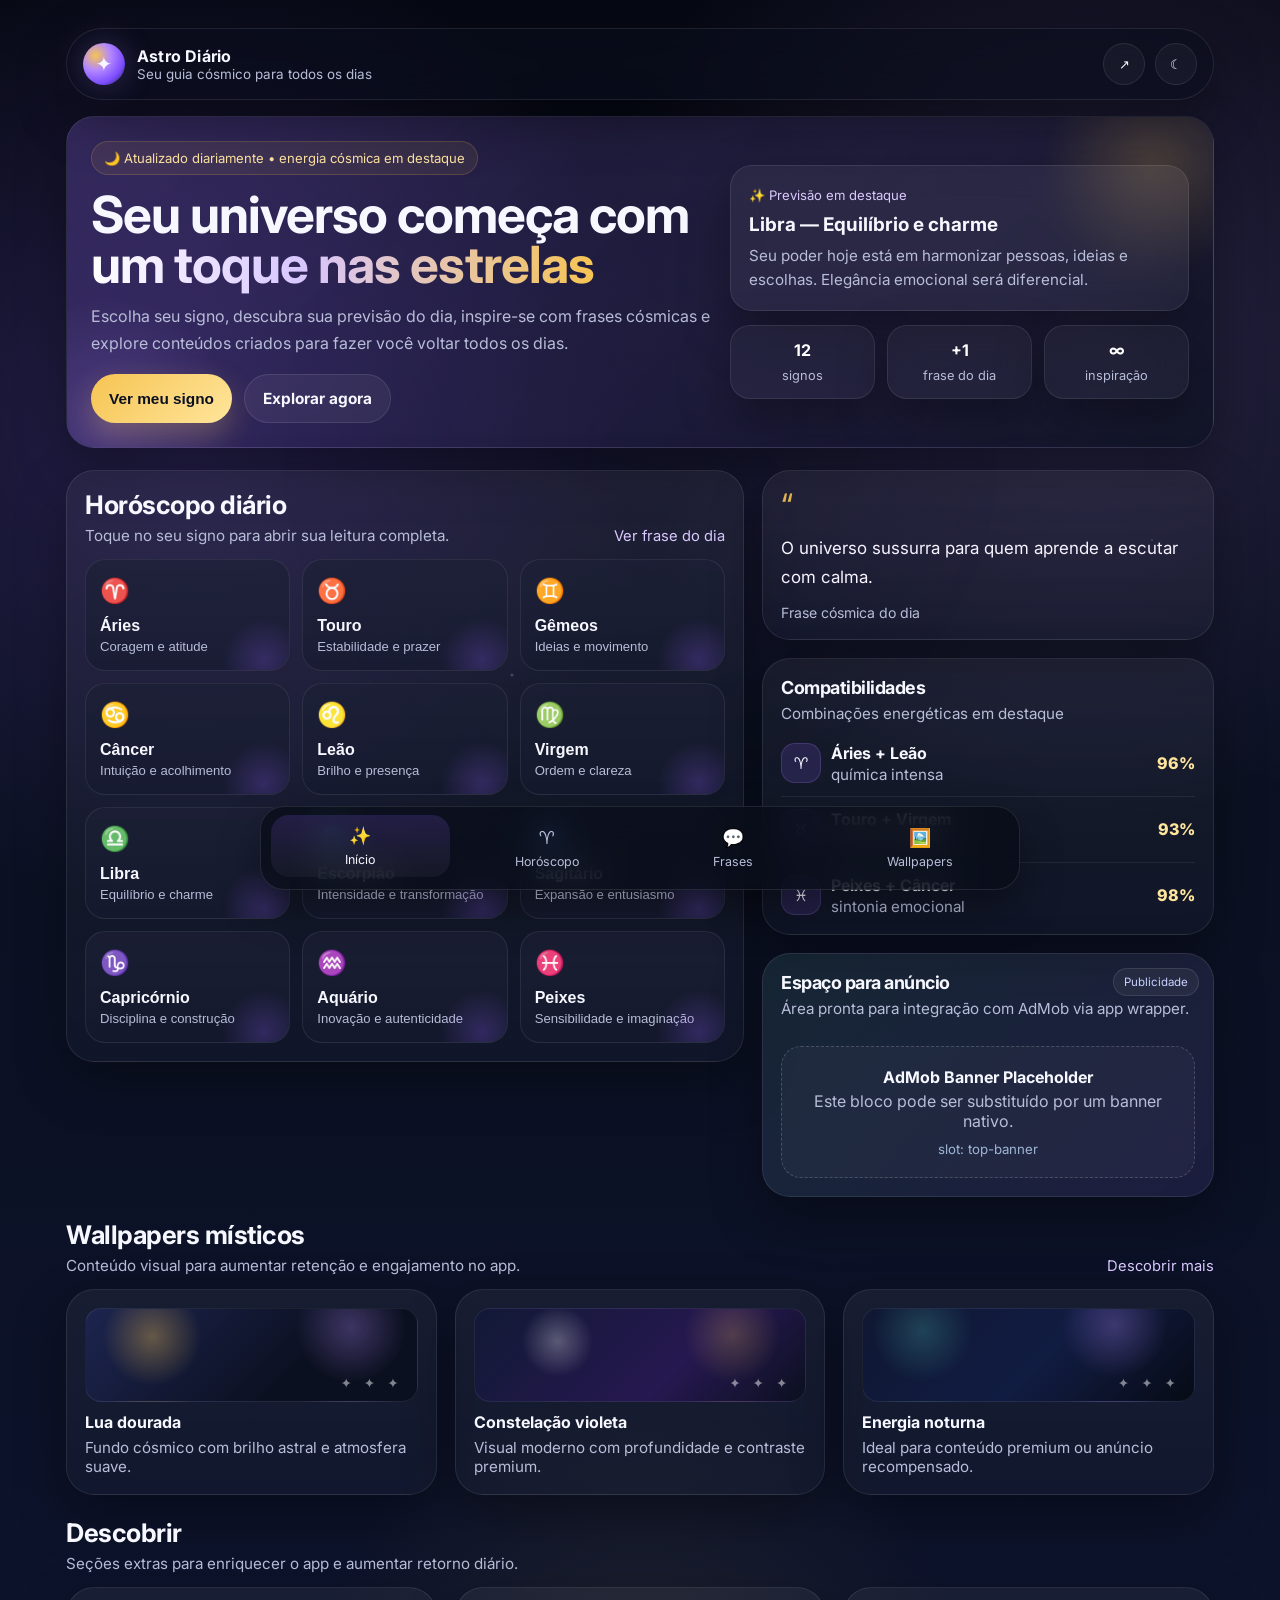
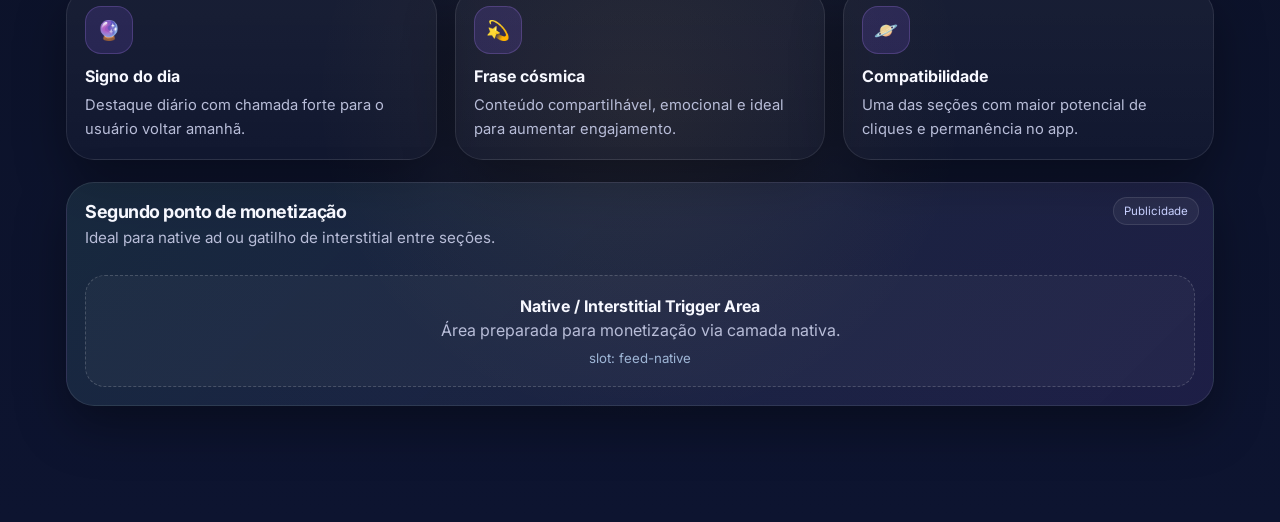
==== index.html @ 147b4d58 "Update index.html" ====
<!DOCTYPE html>
<html lang="pt-BR">
<head>
  <meta charset="UTF-8" />
  <meta
    name="viewport"
    content="width=device-width, initial-scale=1, viewport-fit=cover"
  />
  <title>Astro Diário</title>
  <meta
    name="description"
    content="Descubra seu horóscopo diário, frases cósmicas, compatibilidades e wallpapers em uma experiência moderna e envolvente."
  />
  <meta name="theme-color" content="#0b1020" />

  <link rel="preconnect" href="https://fonts.googleapis.com" />
  <link rel="preconnect" href="https://fonts.gstatic.com" crossorigin />
  <link
    href="https://fonts.googleapis.com/css2?family=Inter:wght@400;500;600;700;800&display=swap"
    rel="stylesheet"
  />

  <link rel="stylesheet" href="style.css" />
</head>
<body>
  <div class="app-shell">
    <header class="topbar">
      <div class="topbar-inner">
        <div class="brand">
          <div class="brand-badge">✦</div>
          <div class="brand-text">
            <strong>Astro Diário</strong>
            <span>Seu guia cósmico para todos os dias</span>
          </div>
        </div>

        <div class="top-actions">
          <button class="icon-btn" id="btnShare" aria-label="Compartilhar app">↗</button>
          <button class="icon-btn" id="btnTheme" aria-label="Alternar tema">☾</button>
        </div>
      </div>
    </header>

    <main>
      <section class="hero reveal" id="home">
        <div class="hero-copy">
          <div class="eyebrow">🌙 Atualizado diariamente • energia cósmica em destaque</div>

          <h1>
            Seu universo começa com
            <span class="gradient">um toque nas estrelas</span>
          </h1>

          <p>
            Escolha seu signo, descubra sua previsão do dia, inspire-se com frases
            cósmicas e explore conteúdos criados para fazer você voltar todos os dias.
          </p>

          <div class="hero-actions">
            <button class="btn btn-primary" id="btnExploreSigns">Ver meu signo</button>
            <a class="btn btn-secondary" href="#descobrir">Explorar agora</a>
          </div>
        </div>

        <div class="hero-side">
          <div class="daily-card glass-card">
            <div class="label">✨ Previsão em destaque</div>
            <strong id="featuredSignTitle">Carregando previsão...</strong>
            <p id="featuredSignText">
              Aguarde um instante enquanto carregamos a energia do dia.
            </p>
          </div>

          <div class="mini-stats">
            <div class="stat glass-card">
              <strong>12</strong>
              <span>signos</span>
            </div>
            <div class="stat glass-card">
              <strong>+1</strong>
              <span>frase do dia</span>
            </div>
            <div class="stat glass-card">
              <strong>∞</strong>
              <span>inspiração</span>
            </div>
          </div>
        </div>
      </section>

      <section class="section grid-main">
        <div class="sign-panel reveal" id="horoscopo">
          <div class="section-header">
            <div>
              <h2 class="section-title">Horóscopo diário</h2>
              <p class="section-subtitle">
                Toque no seu signo para abrir sua leitura completa.
              </p>
            </div>
            <a class="section-link" href="#frases">Ver frase do dia</a>
          </div>

          <div class="sign-grid" id="signGrid">
            <div class="loading">Carregando signos...</div>
          </div>
        </div>

        <aside class="aside-stack">
          <div class="quote-card reveal" id="frases">
            <div class="quote-mark">“</div>
            <div class="quote-text" id="dailyQuote">
              Carregando frase cósmica...
            </div>
            <div class="quote-meta">Frase cósmica do dia</div>
          </div>

          <div class="compat-card reveal">
            <div class="section-header" style="margin-bottom: 8px;">
              <div>
                <h2 class="section-title" style="font-size: 1.12rem;">Compatibilidades</h2>
                <p class="section-subtitle">Combinações energéticas em destaque</p>
              </div>
            </div>

            <div class="compat-row">
              <div class="compat-pair">
                <div class="compat-badge">♈</div>
                <div>
                  <strong>Áries + Leão</strong>
                  <div class="section-subtitle" style="margin: 2px 0 0;">química intensa</div>
                </div>
              </div>
              <div class="compat-score">96%</div>
            </div>

            <div class="compat-row">
              <div class="compat-pair">
                <div class="compat-badge">♉</div>
                <div>
                  <strong>Touro + Virgem</strong>
                  <div class="section-subtitle" style="margin: 2px 0 0;">conexão estável</div>
                </div>
              </div>
              <div class="compat-score">93%</div>
            </div>

            <div class="compat-row">
              <div class="compat-pair">
                <div class="compat-badge">♓</div>
                <div>
                  <strong>Peixes + Câncer</strong>
                  <div class="section-subtitle" style="margin: 2px 0 0;">sintonia emocional</div>
                </div>
              </div>
              <div class="compat-score">98%</div>
            </div>
          </div>

          <div class="ad-card reveal">
            <h2 class="section-title" style="font-size: 1.12rem;">Espaço para anúncio</h2>
            <p class="section-subtitle">
              Área pronta para integração com AdMob via app wrapper.
            </p>

            <div
              class="ad-slot"
              id="ad-slot-top"
              data-admob-slot="top-banner"
              data-ad-type="banner"
            >
              <div>
                <strong>AdMob Banner Placeholder</strong>
                <div>Este bloco pode ser substituído por um banner nativo.</div>
                <div class="ad-meta">slot: top-banner</div>
              </div>
            </div>
          </div>
        </aside>
      </section>

      <section class="section reveal" id="wallpapers">
        <div class="section-header">
          <div>
            <h2 class="section-title">Wallpapers místicos</h2>
            <p class="section-subtitle">
              Conteúdo visual para aumentar retenção e engajamento no app.
            </p>
          </div>
          <a class="section-link" href="#descobrir">Descobrir mais</a>
        </div>

        <div class="section-cards">
          <div class="wallpaper-card">
            <div class="wallpaper-preview"></div>
            <strong>Lua dourada</strong>
            <div class="section-subtitle">
              Fundo cósmico com brilho astral e atmosfera suave.
            </div>
          </div>

          <div class="wallpaper-card">
            <div
              class="wallpaper-preview"
              style="background:
                radial-gradient(circle at 25% 35%, rgba(255,255,255,.28), transparent 14%),
                radial-gradient(circle at 78% 28%, rgba(246,196,83,.22), transparent 18%),
                linear-gradient(135deg, #111935, #261850 62%, #0b1020);"
            ></div>
            <strong>Constelação violeta</strong>
            <div class="section-subtitle">
              Visual moderno com profundidade e contraste premium.
            </div>
          </div>

          <div class="wallpaper-card">
            <div
              class="wallpaper-preview"
              style="background:
                radial-gradient(circle at 18% 24%, rgba(94,234,212,.2), transparent 18%),
                radial-gradient(circle at 76% 18%, rgba(179,136,255,.28), transparent 20%),
                linear-gradient(135deg, #0f1732, #111c42 54%, #070b16);"
            ></div>
            <strong>Energia noturna</strong>
            <div class="section-subtitle">
              Ideal para conteúdo premium ou anúncio recompensado.
            </div>
          </div>
        </div>
      </section>

      <section class="section reveal" id="descobrir">
        <div class="section-header">
          <div>
            <h2 class="section-title">Descobrir</h2>
            <p class="section-subtitle">
              Seções extras para enriquecer o app e aumentar retorno diário.
            </p>
          </div>
        </div>

        <div class="section-cards">
          <div class="feature-card">
            <div class="feature-icon">🔮</div>
            <h3>Signo do dia</h3>
            <p>
              Destaque diário com chamada forte para o usuário voltar amanhã.
            </p>
          </div>

          <div class="feature-card">
            <div class="feature-icon">💫</div>
            <h3>Frase cósmica</h3>
            <p>
              Conteúdo compartilhável, emocional e ideal para aumentar engajamento.
            </p>
          </div>

          <div class="feature-card">
            <div class="feature-icon">🪐</div>
            <h3>Compatibilidade</h3>
            <p>
              Uma das seções com maior potencial de cliques e permanência no app.
            </p>
          </div>
        </div>
      </section>

      <section class="section reveal">
        <div class="ad-card">
          <h2 class="section-title" style="font-size: 1.12rem;">Segundo ponto de monetização</h2>
          <p class="section-subtitle">
            Ideal para native ad ou gatilho de interstitial entre seções.
          </p>

          <div
            class="ad-slot"
            id="ad-slot-bottom"
            data-admob-slot="feed-native"
            data-ad-type="native"
          >
            <div>
              <strong>Native / Interstitial Trigger Area</strong>
              <div>Área preparada para monetização via camada nativa.</div>
              <div class="ad-meta">slot: feed-native</div>
            </div>
          </div>
        </div>
      </section>
    </main>
  </div>

  <nav class="bottom-nav" aria-label="Navegação principal">
    <ul>
      <li>
        <a href="#home" class="active">
          <span class="nav-emoji">✨</span>
          <span>Início</span>
        </a>
      </li>
      <li>
        <a href="#horoscopo">
          <span class="nav-emoji">♈</span>
          <span>Horóscopo</span>
        </a>
      </li>
      <li>
        <a href="#frases">
          <span class="nav-emoji">💬</span>
          <span>Frases</span>
        </a>
      </li>
      <li>
        <a href="#wallpapers">
          <span class="nav-emoji">🖼️</span>
          <span>Wallpapers</span>
        </a>
      </li>
    </ul>
  </nav>

  <div class="modal" id="signModal" aria-hidden="true">
    <div
      class="modal-sheet"
      role="dialog"
      aria-modal="true"
      aria-labelledby="modalTitle"
    >
      <div class="modal-head">
        <div class="modal-title-wrap">
          <div class="modal-symbol" id="modalSymbol">♈</div>
          <div>
            <h2 id="modalTitle">Áries</h2>
            <p class="modal-sub" id="modalDates">21 mar — 19 abr</p>
          </div>
        </div>

        <button class="modal-close" id="modalClose" aria-label="Fechar">✕</button>
      </div>

      <div class="full-box">
        <p id="modalSummary">
          Hoje sua energia pede movimento, clareza e coragem para iniciar algo novo.
        </p>
      </div>

      <div class="forecast-grid">
        <div class="forecast-box">
          <strong>❤️ Amor</strong>
          <p id="modalLove">Carregando...</p>
        </div>
        <div class="forecast-box">
          <strong>💼 Trabalho</strong>
          <p id="modalWork">Carregando...</p>
        </div>
        <div class="forecast-box">
          <strong>🌿 Bem-estar</strong>
          <p id="modalWellness">Carregando...</p>
        </div>
        <div class="forecast-box">
          <strong>🍀 Conselho</strong>
          <p id="modalAdvice">Carregando...</p>
        </div>
      </div>

      <div class="modal-actions">
        <button class="btn btn-primary" id="btnFavorite">Salvar favorito</button>
        <button class="btn btn-secondary" id="btnShareSign">Compartilhar signo</button>
        <span class="chip" id="modalLuckyColor">Cor do dia: violeta</span>
      </div>
    </div>
  </div>

  <div class="toast" id="toast">Favorito salvo com sucesso ✨</div>

  <script src="script.js" defer></script>
</body>
</html>
---- style.css ----
:root {
  --bg: #090d18;
  --bg-2: #0f1630;
  --surface: rgba(21, 26, 51, 0.72);
  --surface-strong: rgba(27, 34, 66, 0.92);
  --stroke: rgba(255, 255, 255, 0.09);
  --text: #f7f8ff;
  --muted: #b8bdd8;
  --primary: #8b5cf6;
  --primary-2: #b388ff;
  --accent: #f6c453;
  --success: #5eead4;
  --danger: #fb7185;
  --shadow: 0 20px 50px rgba(0, 0, 0, 0.35);
  --radius-xl: 28px;
  --radius-lg: 22px;
  --radius-md: 18px;
  --radius-sm: 14px;
  --blur: blur(16px);
  --max: 1180px;
  --nav-h: 84px;
}

body.alt-theme {
  --bg: #120914;
  --bg-2: #221034;
  --surface: rgba(42, 20, 55, 0.72);
  --surface-strong: rgba(54, 24, 70, 0.92);
  --stroke: rgba(255, 255, 255, 0.12);
  --text: #fff8fe;
  --muted: #e0c8e7;
  --primary: #ec4899;
  --primary-2: #f0abfc;
  --accent: #f9c74f;
}

* {
  box-sizing: border-box;
  -webkit-tap-highlight-color: transparent;
}

html {
  scroll-behavior: smooth;
}

body {
  margin: 0;
  font-family: Inter, ui-sans-serif, system-ui, -apple-system, BlinkMacSystemFont, "Segoe UI", sans-serif;
  color: var(--text);
  background:
    radial-gradient(circle at 15% 20%, rgba(139, 92, 246, 0.22), transparent 24%),
    radial-gradient(circle at 85% 15%, rgba(179, 136, 255, 0.18), transparent 24%),
    radial-gradient(circle at 50% 80%, rgba(246, 196, 83, 0.08), transparent 18%),
    linear-gradient(180deg, #060913 0%, #0b1020 30%, #0d1430 100%);
  min-height: 100vh;
  overflow-x: hidden;
}

body::before,
body::after {
  content: "";
  position: fixed;
  inset: 0;
  pointer-events: none;
  z-index: -1;
}

body::before {
  background-image:
    radial-gradient(2px 2px at 20% 30%, rgba(255,255,255,.8) 0, transparent 100%),
    radial-gradient(1.5px 1.5px at 70% 20%, rgba(255,255,255,.65) 0, transparent 100%),
    radial-gradient(2px 2px at 40% 75%, rgba(255,255,255,.75) 0, transparent 100%),
    radial-gradient(1.5px 1.5px at 90% 60%, rgba(255,255,255,.55) 0, transparent 100%),
    radial-gradient(1.5px 1.5px at 10% 85%, rgba(255,255,255,.6) 0, transparent 100%);
  opacity: .4;
  animation: twinkle 8s linear infinite alternate;
}

body::after {
  background: radial-gradient(circle at center, rgba(139, 92, 246, 0.06), transparent 45%);
  filter: blur(40px);
}

@keyframes twinkle {
  0% { opacity: .25; transform: scale(1); }
  100% { opacity: .45; transform: scale(1.03); }
}

.app-shell {
  width: min(100%, var(--max));
  margin: 0 auto;
  padding: 18px 16px calc(var(--nav-h) + 32px);
}

.topbar {
  position: sticky;
  top: 0;
  z-index: 20;
  margin: 0 auto 16px;
  padding-top: env(safe-area-inset-top, 0);
  backdrop-filter: var(--blur);
  -webkit-backdrop-filter: var(--blur);
}

.topbar-inner {
  display: flex;
  align-items: center;
  justify-content: space-between;
  gap: 12px;
  padding: 14px 16px;
  margin-top: 10px;
  border: 1px solid var(--stroke);
  border-radius: 999px;
  background: rgba(10, 14, 28, 0.55);
  box-shadow: var(--shadow);
}

.brand {
  display: flex;
  align-items: center;
  gap: 12px;
  min-width: 0;
}

.brand-badge {
  width: 42px;
  height: 42px;
  border-radius: 50%;
  display: grid;
  place-items: center;
  background:
    radial-gradient(circle at 30% 30%, #f6c453 0%, #b388ff 36%, #7c4dff 68%, #121833 100%);
  box-shadow: 0 0 30px rgba(179, 136, 255, 0.25);
  font-size: 20px;
}

.brand-text {
  min-width: 0;
}

.brand-text strong {
  display: block;
  font-size: 1rem;
  letter-spacing: 0.2px;
}

.brand-text span {
  display: block;
  color: var(--muted);
  font-size: 0.84rem;
  white-space: nowrap;
  overflow: hidden;
  text-overflow: ellipsis;
}

.top-actions {
  display: flex;
  gap: 10px;
  align-items: center;
}

.icon-btn {
  border: 1px solid var(--stroke);
  background: rgba(255,255,255,0.04);
  color: var(--text);
  width: 42px;
  height: 42px;
  border-radius: 50%;
  display: grid;
  place-items: center;
  cursor: pointer;
  transition: transform .25s ease, background .25s ease, border-color .25s ease;
}

.icon-btn:hover,
.icon-btn:focus-visible {
  transform: translateY(-2px);
  background: rgba(255,255,255,0.08);
  border-color: rgba(255,255,255,0.18);
  outline: none;
}

.hero {
  position: relative;
  overflow: hidden;
  display: grid;
  grid-template-columns: 1.15fr .85fr;
  gap: 18px;
  padding: 24px;
  border-radius: var(--radius-xl);
  background:
    linear-gradient(135deg, rgba(139, 92, 246, 0.22), rgba(11, 16, 32, 0.7)),
    linear-gradient(180deg, rgba(255,255,255,0.04), rgba(255,255,255,0.02));
  border: 1px solid var(--stroke);
  box-shadow: var(--shadow);
  isolation: isolate;
}

.hero::before {
  content: "";
  position: absolute;
  width: 240px;
  height: 240px;
  right: -60px;
  top: -70px;
  border-radius: 50%;
  background: radial-gradient(circle, rgba(246, 196, 83, 0.22), transparent 65%);
  z-index: -1;
  filter: blur(5px);
  animation: floatOrb 8s ease-in-out infinite;
}

.hero::after {
  content: "";
  position: absolute;
  width: 280px;
  height: 280px;
  left: -100px;
  bottom: -120px;
  border-radius: 50%;
  background: radial-gradient(circle, rgba(179, 136, 255, 0.22), transparent 65%);
  z-index: -1;
  animation: floatOrb 10s ease-in-out infinite reverse;
}

@keyframes floatOrb {
  0%, 100% { transform: translateY(0) translateX(0); }
  50% { transform: translateY(10px) translateX(8px); }
}

.hero-copy {
  align-self: center;
}

.eyebrow {
  display: inline-flex;
  align-items: center;
  gap: 8px;
  padding: 8px 12px;
  border: 1px solid rgba(246, 196, 83, 0.18);
  border-radius: 999px;
  background: rgba(246, 196, 83, 0.08);
  color: #ffe3a3;
  font-size: 0.82rem;
  margin-bottom: 14px;
}

.hero h1 {
  font-size: clamp(2rem, 4vw, 4rem);
  line-height: .98;
  margin: 0 0 14px;
  letter-spacing: -1px;
}

.hero h1 .gradient {
  background: linear-gradient(90deg, #fff, #d8c6ff 42%, #f6c453 100%);
  -webkit-background-clip: text;
  background-clip: text;
  color: transparent;
}

.hero p {
  margin: 0 0 18px;
  max-width: 62ch;
  color: var(--muted);
  font-size: 1rem;
  line-height: 1.65;
}

.hero-actions {
  display: flex;
  gap: 12px;
  flex-wrap: wrap;
}

.btn {
  border: 0;
  cursor: pointer;
  border-radius: 999px;
  padding: 14px 18px;
  font-weight: 700;
  font-size: .96rem;
  transition: transform .25s ease, box-shadow .25s ease, opacity .25s ease;
  text-decoration: none;
  display: inline-flex;
  align-items: center;
  justify-content: center;
}

.btn:hover,
.btn:focus-visible {
  transform: translateY(-2px);
  outline: none;
}

.btn-primary {
  color: #0b1020;
  background: linear-gradient(135deg, #f6c453, #ffe59b);
  box-shadow: 0 12px 30px rgba(246, 196, 83, .25);
}

.btn-secondary {
  color: var(--text);
  background: rgba(255,255,255,.06);
  border: 1px solid rgba(255,255,255,.1);
  backdrop-filter: blur(10px);
}

.hero-side {
  display: grid;
  gap: 14px;
  align-content: center;
}

.glass-card {
  border-radius: var(--radius-lg);
  border: 1px solid var(--stroke);
  background: rgba(255,255,255,0.05);
  backdrop-filter: var(--blur);
  -webkit-backdrop-filter: var(--blur);
  box-shadow: var(--shadow);
}

.daily-card {
  padding: 18px;
}

.daily-card .label {
  font-size: .82rem;
  color: #dccaff;
  margin-bottom: 10px;
  display: inline-flex;
  gap: 8px;
  align-items: center;
}

.daily-card strong {
  font-size: 1.18rem;
  display: block;
  margin-bottom: 8px;
}

.daily-card p {
  color: var(--muted);
  line-height: 1.6;
  margin: 0;
  font-size: .95rem;
}

.mini-stats {
  display: grid;
  grid-template-columns: repeat(3, 1fr);
  gap: 12px;
}

.stat {
  padding: 14px;
  text-align: center;
  border-radius: 20px;
  background: rgba(255,255,255,.04);
  border: 1px solid var(--stroke);
}

.stat strong {
  display: block;
  font-size: 1rem;
  margin-bottom: 4px;
  color: #fff;
}

.stat span {
  color: var(--muted);
  font-size: .8rem;
}

.section {
  margin-top: 22px;
}

.section-header {
  display: flex;
  align-items: end;
  justify-content: space-between;
  gap: 16px;
  margin-bottom: 14px;
}

.section-title {
  margin: 0;
  font-size: clamp(1.2rem, 2vw, 1.8rem);
  letter-spacing: -.5px;
}

.section-subtitle {
  margin: 6px 0 0;
  color: var(--muted);
  font-size: .95rem;
}

.section-link {
  color: #dbc9ff;
  text-decoration: none;
  font-size: .92rem;
  white-space: nowrap;
}

.grid-main {
  display: grid;
  grid-template-columns: 1.35fr .9fr;
  gap: 18px;
  align-items: start;
}

.sign-panel {
  padding: 18px;
  border-radius: var(--radius-xl);
  border: 1px solid var(--stroke);
  background: linear-gradient(180deg, rgba(255,255,255,.05), rgba(255,255,255,.025));
  box-shadow: var(--shadow);
}

.sign-grid {
  display: grid;
  grid-template-columns: repeat(3, 1fr);
  gap: 12px;
  margin-top: 14px;
}

.sign-card {
  position: relative;
  overflow: hidden;
  border: 1px solid rgba(255,255,255,0.08);
  background:
    linear-gradient(180deg, rgba(255,255,255,.04), rgba(255,255,255,.02)),
    rgba(16, 21, 43, 0.7);
  border-radius: 20px;
  padding: 16px 14px;
  text-align: left;
  color: var(--text);
  cursor: pointer;
  transition: transform .3s ease, border-color .3s ease, box-shadow .3s ease, background .3s ease;
  min-height: 112px;
}

.sign-card::before {
  content: "";
  position: absolute;
  inset: auto -20px -35px auto;
  width: 90px;
  height: 90px;
  border-radius: 50%;
  background: radial-gradient(circle, rgba(139, 92, 246, .25), transparent 65%);
  transition: transform .35s ease;
}

.sign-card:hover,
.sign-card:focus-visible {
  transform: translateY(-4px);
  border-color: rgba(179, 136, 255, 0.35);
  box-shadow: 0 16px 32px rgba(0,0,0,.22);
  outline: none;
}

.sign-card:hover::before,
.sign-card:focus-visible::before {
  transform: scale(1.12);
}

.sign-symbol {
  font-size: 1.5rem;
  margin-bottom: 12px;
  display: inline-block;
}

.sign-card strong {
  display: block;
  font-size: 1rem;
  margin-bottom: 4px;
}

.sign-card span {
  display: block;
  color: var(--muted);
  font-size: .82rem;
}

.aside-stack {
  display: grid;
  gap: 18px;
}

.quote-card,
.discover-card,
.wallpaper-card,
.ad-card,
.compat-card,
.feature-card {
  padding: 18px;
  border-radius: var(--radius-xl);
  border: 1px solid var(--stroke);
  background: linear-gradient(180deg, rgba(255,255,255,.05), rgba(255,255,255,.025));
  box-shadow: var(--shadow);
}

.quote-mark {
  font-size: 2.2rem;
  line-height: 1;
  color: #f6c453;
  opacity: .9;
}

.quote-text {
  margin: 10px 0 12px;
  font-size: 1.06rem;
  line-height: 1.7;
  color: #f7f4ff;
}

.quote-meta {
  color: var(--muted);
  font-size: .88rem;
}

.wallpaper-preview {
  height: 94px;
  border-radius: 16px;
  margin-bottom: 10px;
  background:
    radial-gradient(circle at 20% 30%, rgba(246,196,83,.35), transparent 18%),
    radial-gradient(circle at 80% 20%, rgba(179,136,255,.3), transparent 20%),
    linear-gradient(135deg, #1d2550, #0b1020 65%);
  border: 1px solid rgba(255,255,255,0.08);
  position: relative;
  overflow: hidden;
}

.wallpaper-preview::after {
  content: "✦ ✦ ✦";
  position: absolute;
  right: 14px;
  bottom: 10px;
  letter-spacing: 4px;
  opacity: .7;
  color: rgba(255,255,255,.7);
  font-size: .85rem;
}

.compat-row {
  display: flex;
  align-items: center;
  justify-content: space-between;
  gap: 10px;
  padding: 12px 0;
  border-bottom: 1px solid rgba(255,255,255,.07);
}

.compat-row:last-child {
  border-bottom: 0;
  padding-bottom: 0;
}

.compat-pair {
  display: flex;
  align-items: center;
  gap: 10px;
}

.compat-badge {
  width: 40px;
  height: 40px;
  border-radius: 14px;
  display: grid;
  place-items: center;
  background: rgba(139,92,246,.16);
  border: 1px solid rgba(179,136,255,.2);
  font-size: 1rem;
}

.compat-score {
  font-weight: 800;
  color: #ffe69d;
}

.ad-card {
  position: relative;
  overflow: hidden;
  background:
    linear-gradient(135deg, rgba(94,234,212,.08), rgba(139,92,246,.1)),
    rgba(255,255,255,.02);
}

.ad-card::before {
  content: "Publicidade";
  position: absolute;
  top: 14px;
  right: 14px;
  font-size: .72rem;
  color: #c8d0ff;
  padding: 6px 10px;
  border-radius: 999px;
  border: 1px solid rgba(255,255,255,.1);
  background: rgba(255,255,255,.05);
}

.ad-slot {
  margin-top: 28px;
  min-height: 110px;
  border-radius: 20px;
  border: 1px dashed rgba(255,255,255,.18);
  display: grid;
  place-items: center;
  text-align: center;
  padding: 20px;
  color: var(--muted);
  background: rgba(255,255,255,.03);
}

.ad-slot strong {
  display: block;
  color: var(--text);
  margin-bottom: 4px;
}

.ad-meta {
  margin-top: 10px;
  font-size: .83rem;
  color: #9fb6d6;
}

.section-cards {
  display: grid;
  grid-template-columns: repeat(3, 1fr);
  gap: 18px;
}

.feature-icon {
  width: 48px;
  height: 48px;
  border-radius: 16px;
  display: grid;
  place-items: center;
  margin-bottom: 12px;
  background: rgba(139,92,246,.16);
  border: 1px solid rgba(179,136,255,.24);
  font-size: 1.2rem;
}

.feature-card h3 {
  margin: 0 0 8px;
  font-size: 1rem;
}

.feature-card p {
  margin: 0;
  color: var(--muted);
  line-height: 1.6;
  font-size: .92rem;
}

.bottom-nav {
  position: fixed;
  left: 50%;
  bottom: max(10px, env(safe-area-inset-bottom, 10px));
  transform: translateX(-50%);
  width: min(100% - 20px, 760px);
  z-index: 40;
  padding: 10px;
  border-radius: 24px;
  border: 1px solid rgba(255,255,255,.1);
  background: rgba(8, 12, 24, 0.76);
  backdrop-filter: blur(18px);
  -webkit-backdrop-filter: blur(18px);
  box-shadow: 0 20px 40px rgba(0,0,0,.35);
}

.bottom-nav ul {
  list-style: none;
  margin: 0;
  padding: 0;
  display: grid;
  grid-template-columns: repeat(4, 1fr);
  gap: 8px;
}

.bottom-nav a {
  display: flex;
  flex-direction: column;
  align-items: center;
  gap: 6px;
  text-decoration: none;
  color: var(--muted);
  padding: 10px 8px;
  border-radius: 18px;
  font-size: .78rem;
  transition: color .25s ease, background .25s ease, transform .25s ease;
}

.bottom-nav a.active,
.bottom-nav a:hover,
.bottom-nav a:focus-visible {
  color: var(--text);
  background: linear-gradient(180deg, rgba(139,92,246,.18), rgba(255,255,255,.04));
  transform: translateY(-2px);
  outline: none;
}

.nav-emoji {
  font-size: 1.12rem;
}

.reveal {
  opacity: 0;
  transform: translateY(20px);
  transition: opacity .7s ease, transform .7s ease;
}

.reveal.visible {
  opacity: 1;
  transform: translateY(0);
}

.modal {
  position: fixed;
  inset: 0;
  background: rgba(4, 7, 16, 0.72);
  backdrop-filter: blur(10px);
  -webkit-backdrop-filter: blur(10px);
  display: flex;
  align-items: end;
  justify-content: center;
  padding: 18px;
  z-index: 80;
  opacity: 0;
  pointer-events: none;
  transition: opacity .3s ease;
}

.modal.open {
  opacity: 1;
  pointer-events: auto;
}

.modal-sheet {
  width: min(100%, 680px);
  max-height: min(88vh, 780px);
  overflow: auto;
  border-radius: 30px;
  border: 1px solid rgba(255,255,255,.1);
  background:
    linear-gradient(180deg, rgba(20, 25, 46, .98), rgba(11, 16, 32, .98));
  box-shadow: 0 30px 60px rgba(0,0,0,.45);
  padding: 22px;
  transform: translateY(30px);
  transition: transform .35s ease;
}

.modal.open .modal-sheet {
  transform: translateY(0);
}

.modal-head {
  display: flex;
  align-items: start;
  justify-content: space-between;
  gap: 14px;
  margin-bottom: 12px;
}

.modal-title-wrap {
  display: flex;
  align-items: center;
  gap: 12px;
}

.modal-symbol {
  width: 56px;
  height: 56px;
  border-radius: 18px;
  display: grid;
  place-items: center;
  font-size: 1.5rem;
  background: rgba(139,92,246,.16);
  border: 1px solid rgba(179,136,255,.25);
}

.modal h2 {
  margin: 0 0 4px;
  font-size: 1.4rem;
}

.modal-sub {
  color: var(--muted);
  font-size: .9rem;
  margin: 0;
}

.modal-close {
  background: rgba(255,255,255,.05);
  border: 1px solid rgba(255,255,255,.1);
  color: var(--text);
  width: 42px;
  height: 42px;
  border-radius: 50%;
  cursor: pointer;
  font-size: 1rem;
}

.forecast-grid {
  display: grid;
  grid-template-columns: repeat(2, 1fr);
  gap: 12px;
  margin-top: 16px;
}

.forecast-box {
  border-radius: 20px;
  padding: 16px;
  background: rgba(255,255,255,.04);
  border: 1px solid rgba(255,255,255,.08);
}

.forecast-box strong {
  display: block;
  margin-bottom: 6px;
  font-size: .94rem;
}

.forecast-box p {
  margin: 0;
  color: var(--muted);
  line-height: 1.55;
  font-size: .9rem;
}

.full-box {
  margin-top: 12px;
  border-radius: 22px;
  padding: 18px;
  background: rgba(255,255,255,.04);
  border: 1px solid rgba(255,255,255,.08);
}

.full-box p {
  margin: 0;
  color: var(--muted);
  line-height: 1.75;
}

.modal-actions {
  display: flex;
  gap: 10px;
  flex-wrap: wrap;
  margin-top: 18px;
}

.chip {
  padding: 10px 14px;
  border-radius: 999px;
  background: rgba(255,255,255,.06);
  border: 1px solid rgba(255,255,255,.1);
  color: var(--text);
  font-size: .86rem;
}

.toast {
  position: fixed;
  left: 50%;
  transform: translateX(-50%) translateY(20px);
  bottom: calc(var(--nav-h) + 22px);
  z-index: 100;
  background: rgba(10, 16, 30, .88);
  border: 1px solid rgba(255,255,255,.1);
  color: var(--text);
  padding: 12px 16px;
  border-radius: 999px;
  opacity: 0;
  pointer-events: none;
  transition: opacity .3s ease, transform .3s ease;
  box-shadow: var(--shadow);
  font-size: .92rem;
}

.toast.show {
  opacity: 1;
  transform: translateX(-50%) translateY(0);
}

.loading,
.error-state {
  padding: 18px;
  border-radius: 20px;
  border: 1px solid var(--stroke);
  background: rgba(255,255,255,.04);
  color: var(--muted);
  text-align: center;
}

@media (max-width: 1024px) {
  .hero,
  .grid-main,
  .section-cards {
    grid-template-columns: 1fr;
  }

  .hero-side {
    grid-template-columns: 1fr 1fr;
  }
}

@media (max-width: 720px) {
  .app-shell {
    padding-inline: 12px;
  }

  .topbar-inner {
    padding: 12px 14px;
  }

  .hero {
    padding: 20px;
    border-radius: 24px;
  }

  .hero-side,
  .mini-stats,
  .forecast-grid,
  .section-cards {
    grid-template-columns: 1fr;
  }

  .sign-grid {
    grid-template-columns: repeat(2, 1fr);
  }

  .section-header {
    align-items: start;
    flex-direction: column;
  }

  .modal-sheet {
    padding: 18px;
    border-radius: 26px;
  }
}

@media (max-width: 420px) {
  .sign-grid {
    grid-template-columns: 1fr 1fr;
    gap: 10px;
  }

  .sign-card {
    min-height: 100px;
    padding: 14px 12px;
  }

  .bottom-nav a {
    font-size: .72rem;
  }

  .brand-text span {
    display: none;
  }
}

@media (prefers-reduced-motion: reduce) {
  *,
  *::before,
  *::after {
    animation: none !important;
    transition: none !important;
    scroll-behavior: auto !important;
  }
}
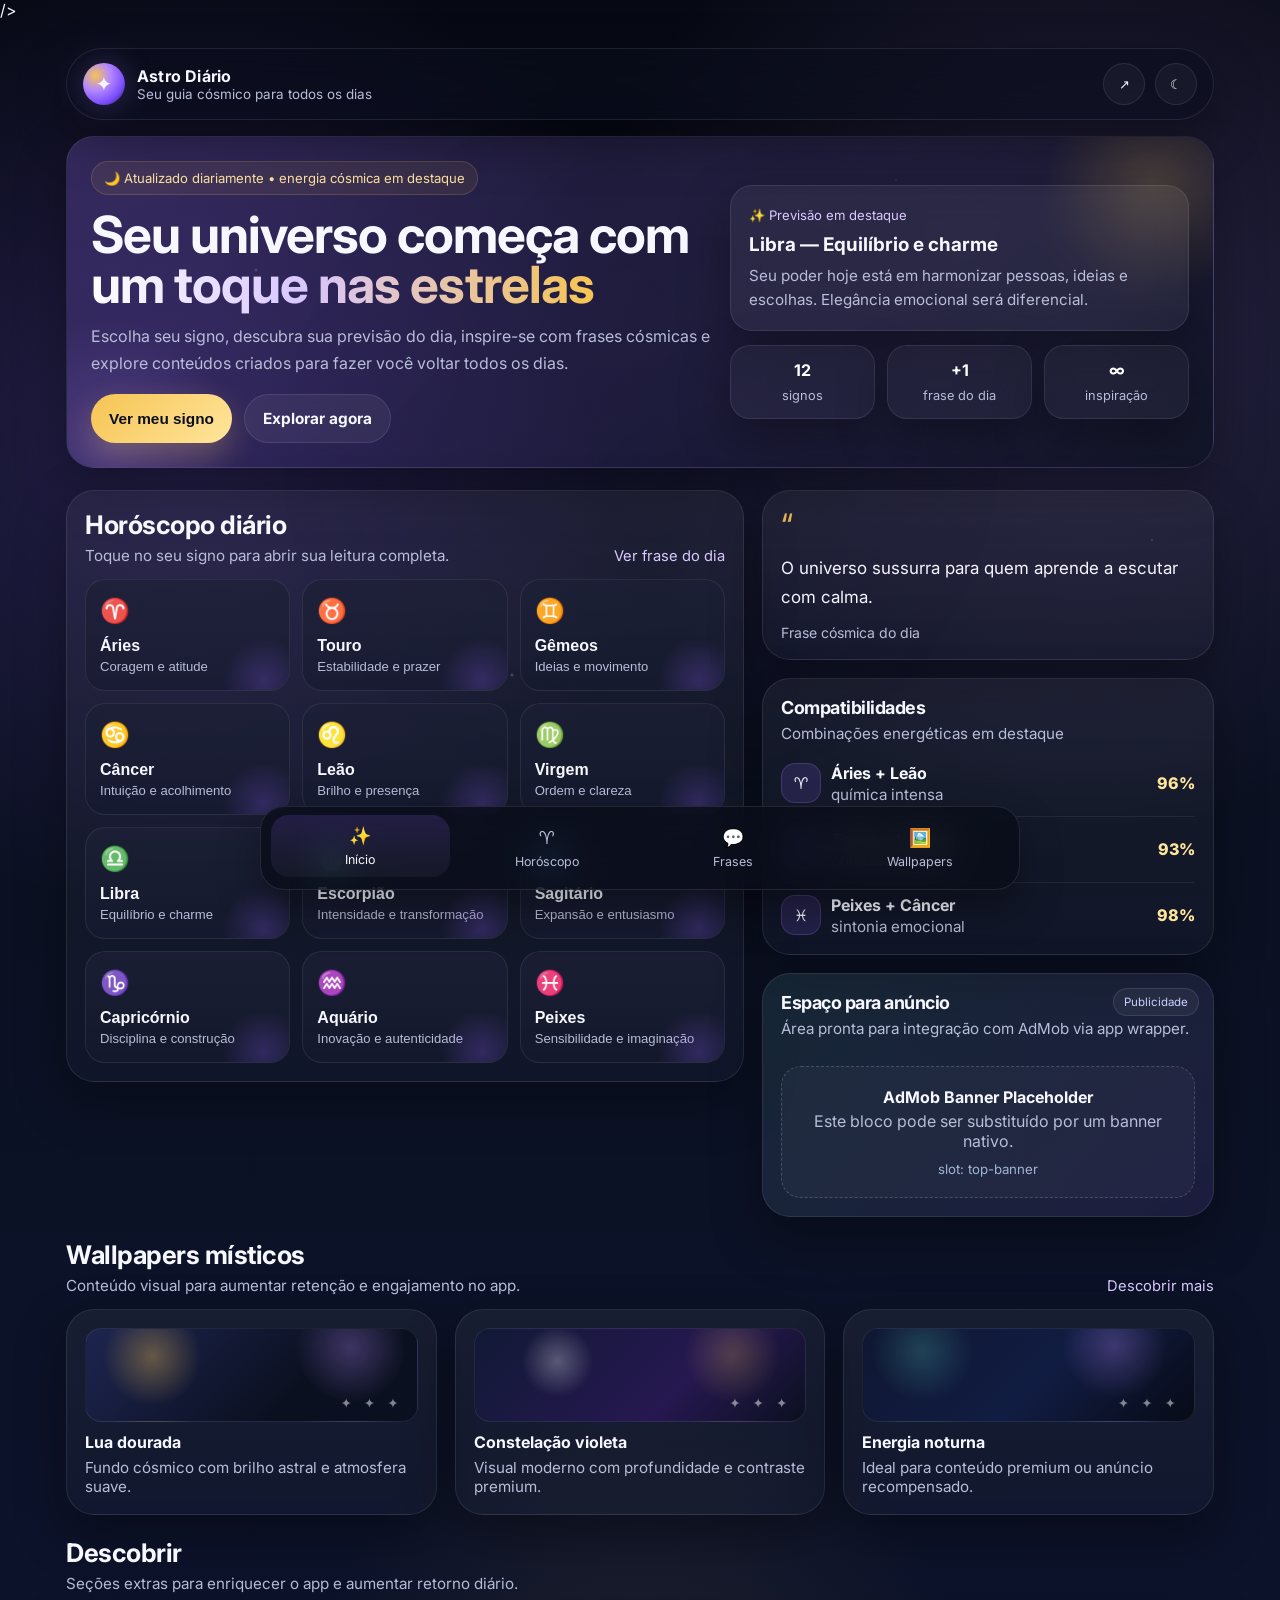
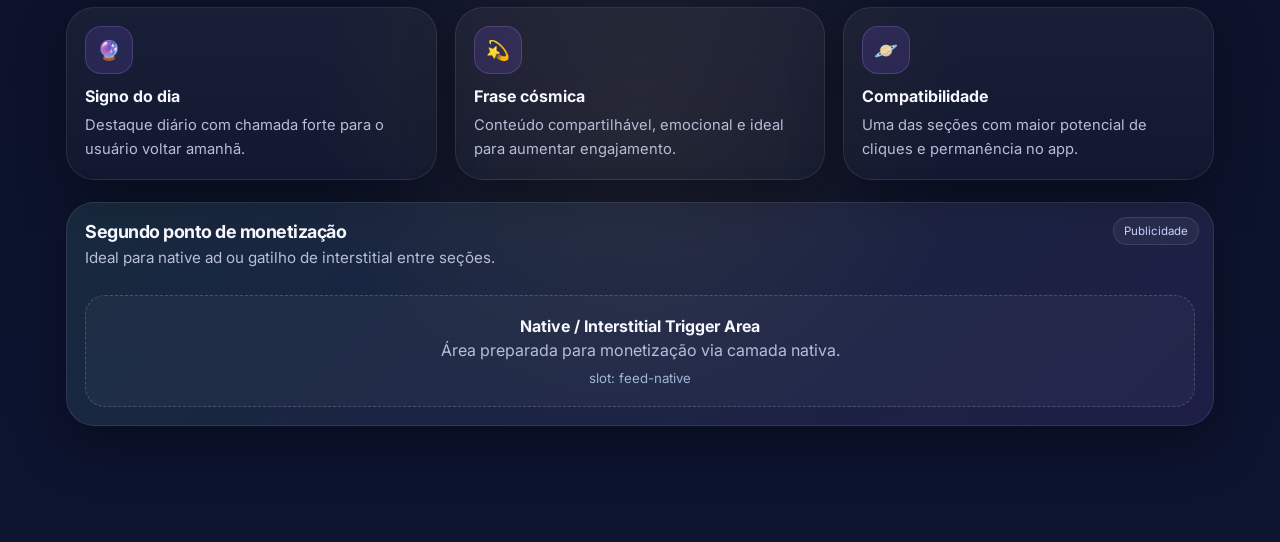
==== commit fb5d3c5e: "Update index.html" ====
--- a/index.html
+++ b/index.html
@@ -5,6 +5,13 @@
   <meta
     name="viewport"
     content="width=device-width, initial-scale=1, viewport-fit=cover"
+    <link rel="icon" href="/HoroscopoDi-rio/favicon.svg" type="image/svg+xml" />
+<link rel="icon" href="/HoroscopoDi-rio/favicon-32x32.png" sizes="32x32" type="image/png" />
+<link rel="icon" href="/HoroscopoDi-rio/favicon-16x16.png" sizes="16x16" type="image/png" />
+<link rel="shortcut icon" href="/HoroscopoDi-rio/favicon.ico" />
+<link rel="apple-touch-icon" href="/HoroscopoDi-rio/apple-touch-icon.png" sizes="180x180" />
+<link rel="manifest" href="/HoroscopoDi-rio/manifest.json" />
+
   />
   <title>Astro Diário</title>
   <meta
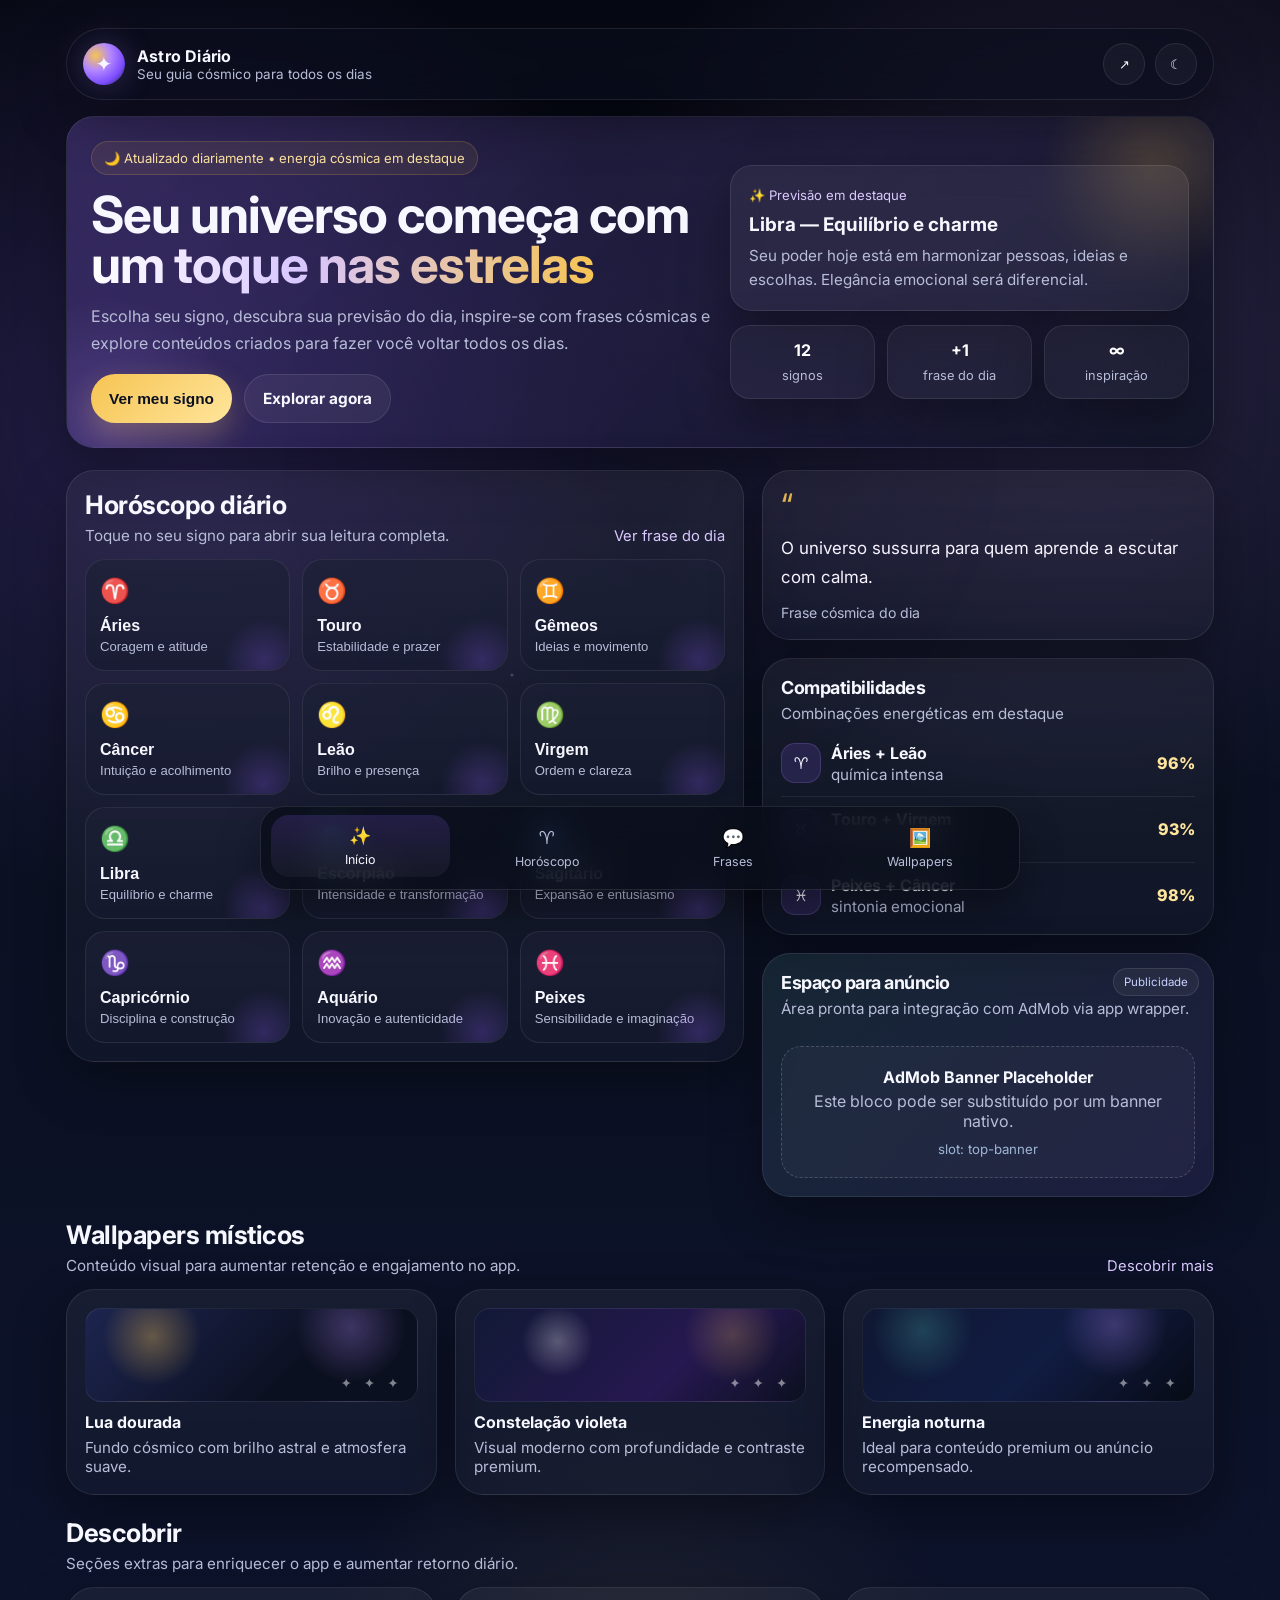
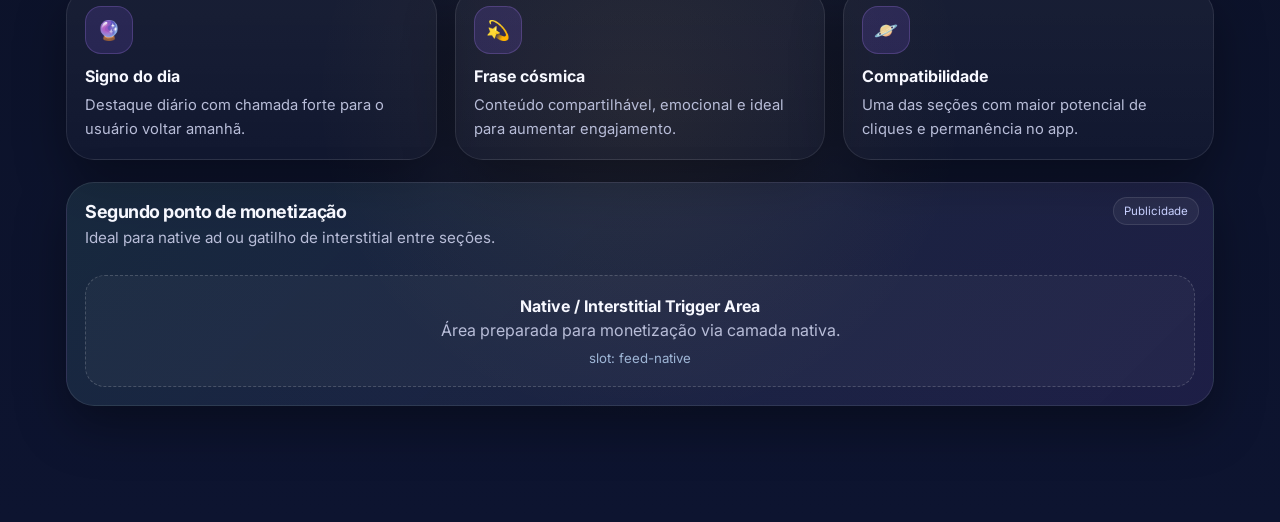
==== commit 90888daa: "Update index.html" ====
--- a/index.html
+++ b/index.html
@@ -1,33 +1,81 @@
 <!DOCTYPE html>
 <html lang="pt-BR">
 <head>
-  <meta charset="UTF-8" />
-  <meta
-    name="viewport"
-    content="width=device-width, initial-scale=1, viewport-fit=cover"
-    <link rel="icon" href="/HoroscopoDi-rio/favicon.svg" type="image/svg+xml" />
+ <meta charset="UTF-8" />
+<meta name="viewport" content="width=device-width, initial-scale=1, viewport-fit=cover" />
+
+<title>Astro Diário | Horóscopo diário, frases cósmicas e wallpapers</title>
+
+<meta
+  name="description"
+  content="Veja seu horóscopo diário, descubra frases cósmicas, compatibilidades e wallpapers em uma experiência moderna, responsiva e envolvente."
+/>
+<meta name="robots" content="index, follow, max-image-preview:large" />
+<meta name="author" content="Astro Diário" />
+<meta name="theme-color" content="#0b1020" />
+<meta name="application-name" content="Astro Diário" />
+<meta name="apple-mobile-web-app-title" content="Astro Diário" />
+<meta name="apple-mobile-web-app-capable" content="yes" />
+<meta name="apple-mobile-web-app-status-bar-style" content="black-translucent" />
+<meta name="mobile-web-app-capable" content="yes" />
+
+<link rel="canonical" href="https://dontasko.github.io/HoroscopoDi-rio/" />
+
+<link rel="icon" href="/HoroscopoDi-rio/favicon.svg" type="image/svg+xml" />
 <link rel="icon" href="/HoroscopoDi-rio/favicon-32x32.png" sizes="32x32" type="image/png" />
 <link rel="icon" href="/HoroscopoDi-rio/favicon-16x16.png" sizes="16x16" type="image/png" />
 <link rel="shortcut icon" href="/HoroscopoDi-rio/favicon.ico" />
 <link rel="apple-touch-icon" href="/HoroscopoDi-rio/apple-touch-icon.png" sizes="180x180" />
 <link rel="manifest" href="/HoroscopoDi-rio/manifest.json" />
 
-  />
-  <title>Astro Diário</title>
-  <meta
-    name="description"
-    content="Descubra seu horóscopo diário, frases cósmicas, compatibilidades e wallpapers em uma experiência moderna e envolvente."
-  />
-  <meta name="theme-color" content="#0b1020" />
-
-  <link rel="preconnect" href="https://fonts.googleapis.com" />
-  <link rel="preconnect" href="https://fonts.gstatic.com" crossorigin />
-  <link
-    href="https://fonts.googleapis.com/css2?family=Inter:wght@400;500;600;700;800&display=swap"
-    rel="stylesheet"
-  />
-
-  <link rel="stylesheet" href="style.css" />
+<meta property="og:locale" content="pt_BR" />
+<meta property="og:type" content="website" />
+<meta property="og:site_name" content="Astro Diário" />
+<meta property="og:title" content="Astro Diário | Horóscopo diário, frases cósmicas e wallpapers" />
+<meta
+  property="og:description"
+  content="Descubra seu signo, veja previsões diárias e explore conteúdos cósmicos em uma experiência moderna e envolvente."
+/>
+<meta property="og:url" content="https://dontasko.github.io/HoroscopoDi-rio/" />
+<meta property="og:image" content="https://dontasko.github.io/HoroscopoDi-rio/android-chrome-512x512.png" />
+<meta property="og:image:alt" content="Ícone do Astro Diário com lua e estrelas" />
+
+<meta name="twitter:card" content="summary_large_image" />
+<meta name="twitter:title" content="Astro Diário | Horóscopo diário, frases cósmicas e wallpapers" />
+<meta
+  name="twitter:description"
+  content="Veja seu horóscopo diário, frases cósmicas e wallpapers em uma app moderna e responsiva."
+/>
+<meta name="twitter:image" content="https://dontasko.github.io/HoroscopoDi-rio/android-chrome-512x512.png" />
+
+<script type="application/ld+json">
+{
+  "@context": "https://schema.org",
+  "@type": "WebApplication",
+  "name": "Astro Diário",
+  "url": "https://dontasko.github.io/HoroscopoDi-rio/",
+  "applicationCategory": "LifestyleApplication",
+  "operatingSystem": "Android, iOS, Web",
+  "browserRequirements": "Requires JavaScript",
+  "description": "Aplicação de horóscopo diário com frases cósmicas, compatibilidades e wallpapers em uma experiência moderna e responsiva.",
+  "inLanguage": "pt-BR",
+  "image": "https://dontasko.github.io/HoroscopoDi-rio/android-chrome-512x512.png",
+  "author": {
+    "@type": "Organization",
+    "name": "Astro Diário"
+  }
+}
+</script>
+
+<link rel="preconnect" href="https://fonts.googleapis.com" />
+<link rel="preconnect" href="https://fonts.gstatic.com" crossorigin />
+<link
+  href="https://fonts.googleapis.com/css2?family=Inter:wght@400;500;600;700;800&display=swap"
+  rel="stylesheet"
+/>
+
+<link rel="stylesheet" href="style.css" />
+
 </head>
 <body>
   <div class="app-shell">
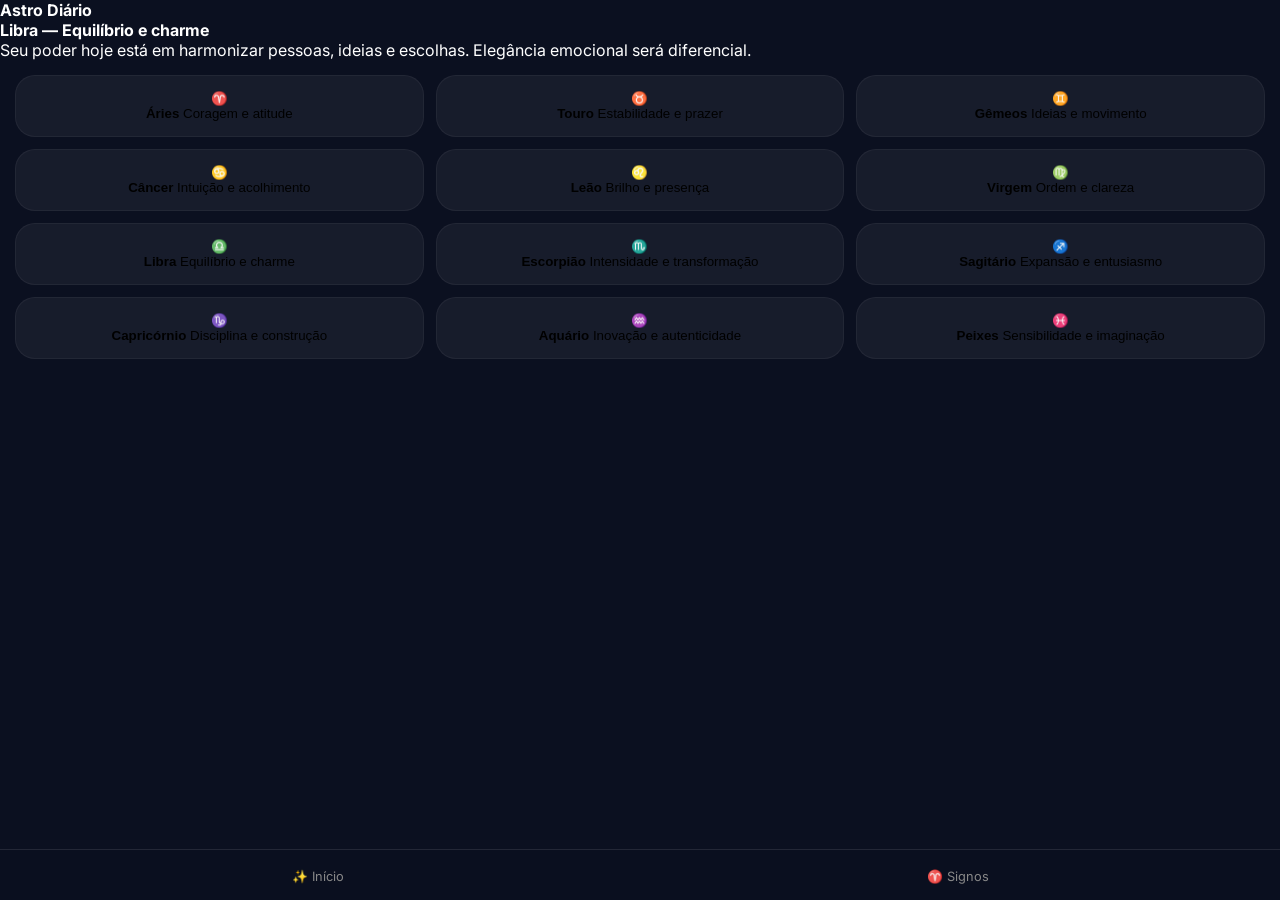
==== commit cd64ec2e: "Update index.html" ====
--- a/index.html
+++ b/index.html
@@ -1,432 +1,67 @@
 <!DOCTYPE html>
 <html lang="pt-BR">
 <head>
- <meta charset="UTF-8" />
-<meta name="viewport" content="width=device-width, initial-scale=1, viewport-fit=cover" />
-
-<title>Astro Diário | Horóscopo diário, frases cósmicas e wallpapers</title>
-
-<meta
-  name="description"
-  content="Veja seu horóscopo diário, descubra frases cósmicas, compatibilidades e wallpapers em uma experiência moderna, responsiva e envolvente."
-/>
-<meta name="robots" content="index, follow, max-image-preview:large" />
-<meta name="author" content="Astro Diário" />
-<meta name="theme-color" content="#0b1020" />
-<meta name="application-name" content="Astro Diário" />
-<meta name="apple-mobile-web-app-title" content="Astro Diário" />
-<meta name="apple-mobile-web-app-capable" content="yes" />
-<meta name="apple-mobile-web-app-status-bar-style" content="black-translucent" />
-<meta name="mobile-web-app-capable" content="yes" />
-
-<link rel="canonical" href="https://dontasko.github.io/HoroscopoDi-rio/" />
-
-<link rel="icon" href="/HoroscopoDi-rio/favicon.svg" type="image/svg+xml" />
-<link rel="icon" href="/HoroscopoDi-rio/favicon-32x32.png" sizes="32x32" type="image/png" />
-<link rel="icon" href="/HoroscopoDi-rio/favicon-16x16.png" sizes="16x16" type="image/png" />
-<link rel="shortcut icon" href="/HoroscopoDi-rio/favicon.ico" />
-<link rel="apple-touch-icon" href="/HoroscopoDi-rio/apple-touch-icon.png" sizes="180x180" />
-<link rel="manifest" href="/HoroscopoDi-rio/manifest.json" />
-
-<meta property="og:locale" content="pt_BR" />
-<meta property="og:type" content="website" />
-<meta property="og:site_name" content="Astro Diário" />
-<meta property="og:title" content="Astro Diário | Horóscopo diário, frases cósmicas e wallpapers" />
-<meta
-  property="og:description"
-  content="Descubra seu signo, veja previsões diárias e explore conteúdos cósmicos em uma experiência moderna e envolvente."
-/>
-<meta property="og:url" content="https://dontasko.github.io/HoroscopoDi-rio/" />
-<meta property="og:image" content="https://dontasko.github.io/HoroscopoDi-rio/android-chrome-512x512.png" />
-<meta property="og:image:alt" content="Ícone do Astro Diário com lua e estrelas" />
-
-<meta name="twitter:card" content="summary_large_image" />
-<meta name="twitter:title" content="Astro Diário | Horóscopo diário, frases cósmicas e wallpapers" />
-<meta
-  name="twitter:description"
-  content="Veja seu horóscopo diário, frases cósmicas e wallpapers em uma app moderna e responsiva."
-/>
-<meta name="twitter:image" content="https://dontasko.github.io/HoroscopoDi-rio/android-chrome-512x512.png" />
-
-<script type="application/ld+json">
-{
-  "@context": "https://schema.org",
-  "@type": "WebApplication",
-  "name": "Astro Diário",
-  "url": "https://dontasko.github.io/HoroscopoDi-rio/",
-  "applicationCategory": "LifestyleApplication",
-  "operatingSystem": "Android, iOS, Web",
-  "browserRequirements": "Requires JavaScript",
-  "description": "Aplicação de horóscopo diário com frases cósmicas, compatibilidades e wallpapers em uma experiência moderna e responsiva.",
-  "inLanguage": "pt-BR",
-  "image": "https://dontasko.github.io/HoroscopoDi-rio/android-chrome-512x512.png",
-  "author": {
-    "@type": "Organization",
-    "name": "Astro Diário"
-  }
-}
-</script>
-
-<link rel="preconnect" href="https://fonts.googleapis.com" />
-<link rel="preconnect" href="https://fonts.gstatic.com" crossorigin />
-<link
-  href="https://fonts.googleapis.com/css2?family=Inter:wght@400;500;600;700;800&display=swap"
-  rel="stylesheet"
-/>
-
-<link rel="stylesheet" href="style.css" />
-
+    <meta charset="UTF-8">
+    <meta name="viewport" content="width=device-width, initial-scale=1, viewport-fit=cover">
+    <title>Astro Diário</title>
+    <link rel="stylesheet" href="style.css">
+    <link href="https://fonts.googleapis.com/css2?family=Inter:wght@400;700&display=swap" rel="stylesheet">
 </head>
 <body>
-  <div class="app-shell">
-    <header class="topbar">
-      <div class="topbar-inner">
-        <div class="brand">
-          <div class="brand-badge">✦</div>
-          <div class="brand-text">
+    <div class="app-shell">
+        <header class="topbar">
             <strong>Astro Diário</strong>
-            <span>Seu guia cósmico para todos os dias</span>
-          </div>
+        </header>
+
+        <main>
+            <section class="hero">
+                <div class="daily-card">
+                    <strong id="featuredSignTitle">Carregando...</strong>
+                    <p id="featuredSignText">Sincronizando com as estrelas...</p>
+                </div>
+            </section>
+
+            <section id="horoscopo">
+                <div class="sign-grid" id="signGrid">
+                    </div>
+            </section>
+        </main>
+
+        <nav class="bottom-nav">
+            <ul>
+                <li><a href="#home">✨ Início</a></li>
+                <li><a href="#horoscopo">♈ Signos</a></li>
+            </ul>
+        </nav>
+    </div>
+
+    <div class="modal" id="signModal">
+        <div class="modal-sheet">
+            <div class="modal-head">
+                <div class="modal-title-wrap">
+                    <span id="modalSymbol" class="modal-symbol"></span>
+                    <div>
+                        <h2 id="modalTitle">Signo</h2>
+                        <p id="modalDates"></p>
+                    </div>
+                </div>
+                <button class="modal-close" id="modalClose">✕</button>
+            </div>
+            
+            <div class="modal-body">
+                <p id="modalSummary" class="main-summary"></p>
+                <div class="forecast-grid">
+                    <div class="forecast-box"><strong>❤️ Amor</strong><p id="modalLove"></p></div>
+                    <div class="forecast-box"><strong>💼 Trabalho</strong><p id="modalWork"></p></div>
+                    <div class="forecast-box"><strong>🌿 Saúde</strong><p id="modalWellness"></p></div>
+                    <div class="forecast-box"><strong>🍀 Conselho</strong><p id="modalAdvice"></p></div>
+                </div>
+                <div id="modalLuckyColor" class="lucky-badge"></div>
+            </div>
         </div>
+    </div>
 
-        <div class="top-actions">
-          <button class="icon-btn" id="btnShare" aria-label="Compartilhar app">↗</button>
-          <button class="icon-btn" id="btnTheme" aria-label="Alternar tema">☾</button>
-        </div>
-      </div>
-    </header>
-
-    <main>
-      <section class="hero reveal" id="home">
-        <div class="hero-copy">
-          <div class="eyebrow">🌙 Atualizado diariamente • energia cósmica em destaque</div>
-
-          <h1>
-            Seu universo começa com
-            <span class="gradient">um toque nas estrelas</span>
-          </h1>
-
-          <p>
-            Escolha seu signo, descubra sua previsão do dia, inspire-se com frases
-            cósmicas e explore conteúdos criados para fazer você voltar todos os dias.
-          </p>
-
-          <div class="hero-actions">
-            <button class="btn btn-primary" id="btnExploreSigns">Ver meu signo</button>
-            <a class="btn btn-secondary" href="#descobrir">Explorar agora</a>
-          </div>
-        </div>
-
-        <div class="hero-side">
-          <div class="daily-card glass-card">
-            <div class="label">✨ Previsão em destaque</div>
-            <strong id="featuredSignTitle">Carregando previsão...</strong>
-            <p id="featuredSignText">
-              Aguarde um instante enquanto carregamos a energia do dia.
-            </p>
-          </div>
-
-          <div class="mini-stats">
-            <div class="stat glass-card">
-              <strong>12</strong>
-              <span>signos</span>
-            </div>
-            <div class="stat glass-card">
-              <strong>+1</strong>
-              <span>frase do dia</span>
-            </div>
-            <div class="stat glass-card">
-              <strong>∞</strong>
-              <span>inspiração</span>
-            </div>
-          </div>
-        </div>
-      </section>
-
-      <section class="section grid-main">
-        <div class="sign-panel reveal" id="horoscopo">
-          <div class="section-header">
-            <div>
-              <h2 class="section-title">Horóscopo diário</h2>
-              <p class="section-subtitle">
-                Toque no seu signo para abrir sua leitura completa.
-              </p>
-            </div>
-            <a class="section-link" href="#frases">Ver frase do dia</a>
-          </div>
-
-          <div class="sign-grid" id="signGrid">
-            <div class="loading">Carregando signos...</div>
-          </div>
-        </div>
-
-        <aside class="aside-stack">
-          <div class="quote-card reveal" id="frases">
-            <div class="quote-mark">“</div>
-            <div class="quote-text" id="dailyQuote">
-              Carregando frase cósmica...
-            </div>
-            <div class="quote-meta">Frase cósmica do dia</div>
-          </div>
-
-          <div class="compat-card reveal">
-            <div class="section-header" style="margin-bottom: 8px;">
-              <div>
-                <h2 class="section-title" style="font-size: 1.12rem;">Compatibilidades</h2>
-                <p class="section-subtitle">Combinações energéticas em destaque</p>
-              </div>
-            </div>
-
-            <div class="compat-row">
-              <div class="compat-pair">
-                <div class="compat-badge">♈</div>
-                <div>
-                  <strong>Áries + Leão</strong>
-                  <div class="section-subtitle" style="margin: 2px 0 0;">química intensa</div>
-                </div>
-              </div>
-              <div class="compat-score">96%</div>
-            </div>
-
-            <div class="compat-row">
-              <div class="compat-pair">
-                <div class="compat-badge">♉</div>
-                <div>
-                  <strong>Touro + Virgem</strong>
-                  <div class="section-subtitle" style="margin: 2px 0 0;">conexão estável</div>
-                </div>
-              </div>
-              <div class="compat-score">93%</div>
-            </div>
-
-            <div class="compat-row">
-              <div class="compat-pair">
-                <div class="compat-badge">♓</div>
-                <div>
-                  <strong>Peixes + Câncer</strong>
-                  <div class="section-subtitle" style="margin: 2px 0 0;">sintonia emocional</div>
-                </div>
-              </div>
-              <div class="compat-score">98%</div>
-            </div>
-          </div>
-
-          <div class="ad-card reveal">
-            <h2 class="section-title" style="font-size: 1.12rem;">Espaço para anúncio</h2>
-            <p class="section-subtitle">
-              Área pronta para integração com AdMob via app wrapper.
-            </p>
-
-            <div
-              class="ad-slot"
-              id="ad-slot-top"
-              data-admob-slot="top-banner"
-              data-ad-type="banner"
-            >
-              <div>
-                <strong>AdMob Banner Placeholder</strong>
-                <div>Este bloco pode ser substituído por um banner nativo.</div>
-                <div class="ad-meta">slot: top-banner</div>
-              </div>
-            </div>
-          </div>
-        </aside>
-      </section>
-
-      <section class="section reveal" id="wallpapers">
-        <div class="section-header">
-          <div>
-            <h2 class="section-title">Wallpapers místicos</h2>
-            <p class="section-subtitle">
-              Conteúdo visual para aumentar retenção e engajamento no app.
-            </p>
-          </div>
-          <a class="section-link" href="#descobrir">Descobrir mais</a>
-        </div>
-
-        <div class="section-cards">
-          <div class="wallpaper-card">
-            <div class="wallpaper-preview"></div>
-            <strong>Lua dourada</strong>
-            <div class="section-subtitle">
-              Fundo cósmico com brilho astral e atmosfera suave.
-            </div>
-          </div>
-
-          <div class="wallpaper-card">
-            <div
-              class="wallpaper-preview"
-              style="background:
-                radial-gradient(circle at 25% 35%, rgba(255,255,255,.28), transparent 14%),
-                radial-gradient(circle at 78% 28%, rgba(246,196,83,.22), transparent 18%),
-                linear-gradient(135deg, #111935, #261850 62%, #0b1020);"
-            ></div>
-            <strong>Constelação violeta</strong>
-            <div class="section-subtitle">
-              Visual moderno com profundidade e contraste premium.
-            </div>
-          </div>
-
-          <div class="wallpaper-card">
-            <div
-              class="wallpaper-preview"
-              style="background:
-                radial-gradient(circle at 18% 24%, rgba(94,234,212,.2), transparent 18%),
-                radial-gradient(circle at 76% 18%, rgba(179,136,255,.28), transparent 20%),
-                linear-gradient(135deg, #0f1732, #111c42 54%, #070b16);"
-            ></div>
-            <strong>Energia noturna</strong>
-            <div class="section-subtitle">
-              Ideal para conteúdo premium ou anúncio recompensado.
-            </div>
-          </div>
-        </div>
-      </section>
-
-      <section class="section reveal" id="descobrir">
-        <div class="section-header">
-          <div>
-            <h2 class="section-title">Descobrir</h2>
-            <p class="section-subtitle">
-              Seções extras para enriquecer o app e aumentar retorno diário.
-            </p>
-          </div>
-        </div>
-
-        <div class="section-cards">
-          <div class="feature-card">
-            <div class="feature-icon">🔮</div>
-            <h3>Signo do dia</h3>
-            <p>
-              Destaque diário com chamada forte para o usuário voltar amanhã.
-            </p>
-          </div>
-
-          <div class="feature-card">
-            <div class="feature-icon">💫</div>
-            <h3>Frase cósmica</h3>
-            <p>
-              Conteúdo compartilhável, emocional e ideal para aumentar engajamento.
-            </p>
-          </div>
-
-          <div class="feature-card">
-            <div class="feature-icon">🪐</div>
-            <h3>Compatibilidade</h3>
-            <p>
-              Uma das seções com maior potencial de cliques e permanência no app.
-            </p>
-          </div>
-        </div>
-      </section>
-
-      <section class="section reveal">
-        <div class="ad-card">
-          <h2 class="section-title" style="font-size: 1.12rem;">Segundo ponto de monetização</h2>
-          <p class="section-subtitle">
-            Ideal para native ad ou gatilho de interstitial entre seções.
-          </p>
-
-          <div
-            class="ad-slot"
-            id="ad-slot-bottom"
-            data-admob-slot="feed-native"
-            data-ad-type="native"
-          >
-            <div>
-              <strong>Native / Interstitial Trigger Area</strong>
-              <div>Área preparada para monetização via camada nativa.</div>
-              <div class="ad-meta">slot: feed-native</div>
-            </div>
-          </div>
-        </div>
-      </section>
-    </main>
-  </div>
-
-  <nav class="bottom-nav" aria-label="Navegação principal">
-    <ul>
-      <li>
-        <a href="#home" class="active">
-          <span class="nav-emoji">✨</span>
-          <span>Início</span>
-        </a>
-      </li>
-      <li>
-        <a href="#horoscopo">
-          <span class="nav-emoji">♈</span>
-          <span>Horóscopo</span>
-        </a>
-      </li>
-      <li>
-        <a href="#frases">
-          <span class="nav-emoji">💬</span>
-          <span>Frases</span>
-        </a>
-      </li>
-      <li>
-        <a href="#wallpapers">
-          <span class="nav-emoji">🖼️</span>
-          <span>Wallpapers</span>
-        </a>
-      </li>
-    </ul>
-  </nav>
-
-  <div class="modal" id="signModal" aria-hidden="true">
-    <div
-      class="modal-sheet"
-      role="dialog"
-      aria-modal="true"
-      aria-labelledby="modalTitle"
-    >
-      <div class="modal-head">
-        <div class="modal-title-wrap">
-          <div class="modal-symbol" id="modalSymbol">♈</div>
-          <div>
-            <h2 id="modalTitle">Áries</h2>
-            <p class="modal-sub" id="modalDates">21 mar — 19 abr</p>
-          </div>
-        </div>
-
-        <button class="modal-close" id="modalClose" aria-label="Fechar">✕</button>
-      </div>
-
-      <div class="full-box">
-        <p id="modalSummary">
-          Hoje sua energia pede movimento, clareza e coragem para iniciar algo novo.
-        </p>
-      </div>
-
-      <div class="forecast-grid">
-        <div class="forecast-box">
-          <strong>❤️ Amor</strong>
-          <p id="modalLove">Carregando...</p>
-        </div>
-        <div class="forecast-box">
-          <strong>💼 Trabalho</strong>
-          <p id="modalWork">Carregando...</p>
-        </div>
-        <div class="forecast-box">
-          <strong>🌿 Bem-estar</strong>
-          <p id="modalWellness">Carregando...</p>
-        </div>
-        <div class="forecast-box">
-          <strong>🍀 Conselho</strong>
-          <p id="modalAdvice">Carregando...</p>
-        </div>
-      </div>
-
-      <div class="modal-actions">
-        <button class="btn btn-primary" id="btnFavorite">Salvar favorito</button>
-        <button class="btn btn-secondary" id="btnShareSign">Compartilhar signo</button>
-        <span class="chip" id="modalLuckyColor">Cor do dia: violeta</span>
-      </div>
-    </div>
-  </div>
-
-  <div class="toast" id="toast">Favorito salvo com sucesso ✨</div>
-
-  <script src="script.js" defer></script>
+    <div id="toast" class="toast"></div>
+    <script src="script.js"></script>
 </body>
 </html>
--- a/style.css
+++ b/style.css
@@ -1,974 +1,172 @@
+/* --- RESET GERAL --- */
 :root {
-  --bg: #090d18;
-  --bg-2: #0f1630;
-  --surface: rgba(21, 26, 51, 0.72);
-  --surface-strong: rgba(27, 34, 66, 0.92);
-  --stroke: rgba(255, 255, 255, 0.09);
-  --text: #f7f8ff;
-  --muted: #b8bdd8;
-  --primary: #8b5cf6;
-  --primary-2: #b388ff;
-  --accent: #f6c453;
-  --success: #5eead4;
-  --danger: #fb7185;
-  --shadow: 0 20px 50px rgba(0, 0, 0, 0.35);
-  --radius-xl: 28px;
-  --radius-lg: 22px;
-  --radius-md: 18px;
-  --radius-sm: 14px;
-  --blur: blur(16px);
-  --max: 1180px;
-  --nav-h: 84px;
-}
-
-body.alt-theme {
-  --bg: #120914;
-  --bg-2: #221034;
-  --surface: rgba(42, 20, 55, 0.72);
-  --surface-strong: rgba(54, 24, 70, 0.92);
-  --stroke: rgba(255, 255, 255, 0.12);
-  --text: #fff8fe;
-  --muted: #e0c8e7;
-  --primary: #ec4899;
-  --primary-2: #f0abfc;
-  --accent: #f9c74f;
+  --bg-dark: #0b1020;
+  --accent: #7c4dff;
+  --glass: rgba(255, 255, 255, 0.05);
 }
 
 * {
+  margin: 0;
+  padding: 0;
   box-sizing: border-box;
   -webkit-tap-highlight-color: transparent;
 }
 
-html {
-  scroll-behavior: smooth;
-}
-
-body {
-  margin: 0;
-  font-family: Inter, ui-sans-serif, system-ui, -apple-system, BlinkMacSystemFont, "Segoe UI", sans-serif;
-  color: var(--text);
-  background:
-    radial-gradient(circle at 15% 20%, rgba(139, 92, 246, 0.22), transparent 24%),
-    radial-gradient(circle at 85% 15%, rgba(179, 136, 255, 0.18), transparent 24%),
-    radial-gradient(circle at 50% 80%, rgba(246, 196, 83, 0.08), transparent 18%),
-    linear-gradient(180deg, #060913 0%, #0b1020 30%, #0d1430 100%);
-  min-height: 100vh;
+body, html {
+  width: 100%;
+  height: 100%;
+  background-color: var(--bg-dark);
+  color: white;
+  font-family: 'Inter', sans-serif;
   overflow-x: hidden;
 }
 
-body::before,
-body::after {
-  content: "";
-  position: fixed;
-  inset: 0;
-  pointer-events: none;
-  z-index: -1;
-}
-
-body::before {
-  background-image:
-    radial-gradient(2px 2px at 20% 30%, rgba(255,255,255,.8) 0, transparent 100%),
-    radial-gradient(1.5px 1.5px at 70% 20%, rgba(255,255,255,.65) 0, transparent 100%),
-    radial-gradient(2px 2px at 40% 75%, rgba(255,255,255,.75) 0, transparent 100%),
-    radial-gradient(1.5px 1.5px at 90% 60%, rgba(255,255,255,.55) 0, transparent 100%),
-    radial-gradient(1.5px 1.5px at 10% 85%, rgba(255,255,255,.6) 0, transparent 100%);
-  opacity: .4;
-  animation: twinkle 8s linear infinite alternate;
-}
-
-body::after {
-  background: radial-gradient(circle at center, rgba(139, 92, 246, 0.06), transparent 45%);
-  filter: blur(40px);
-}
-
-@keyframes twinkle {
-  0% { opacity: .25; transform: scale(1); }
-  100% { opacity: .45; transform: scale(1.03); }
-}
-
-.app-shell {
-  width: min(100%, var(--max));
-  margin: 0 auto;
-  padding: 18px 16px calc(var(--nav-h) + 32px);
-}
-
-.topbar {
-  position: sticky;
-  top: 0;
-  z-index: 20;
-  margin: 0 auto 16px;
-  padding-top: env(safe-area-inset-top, 0);
-  backdrop-filter: var(--blur);
-  -webkit-backdrop-filter: var(--blur);
-}
-
-.topbar-inner {
-  display: flex;
-  align-items: center;
-  justify-content: space-between;
-  gap: 12px;
-  padding: 14px 16px;
-  margin-top: 10px;
-  border: 1px solid var(--stroke);
-  border-radius: 999px;
-  background: rgba(10, 14, 28, 0.55);
-  box-shadow: var(--shadow);
-}
-
-.brand {
-  display: flex;
-  align-items: center;
-  gap: 12px;
-  min-width: 0;
-}
-
-.brand-badge {
-  width: 42px;
-  height: 42px;
-  border-radius: 50%;
-  display: grid;
-  place-items: center;
-  background:
-    radial-gradient(circle at 30% 30%, #f6c453 0%, #b388ff 36%, #7c4dff 68%, #121833 100%);
-  box-shadow: 0 0 30px rgba(179, 136, 255, 0.25);
-  font-size: 20px;
-}
-
-.brand-text {
-  min-width: 0;
-}
-
-.brand-text strong {
-  display: block;
-  font-size: 1rem;
-  letter-spacing: 0.2px;
-}
-
-.brand-text span {
-  display: block;
-  color: var(--muted);
-  font-size: 0.84rem;
-  white-space: nowrap;
-  overflow: hidden;
-  text-overflow: ellipsis;
-}
-
-.top-actions {
-  display: flex;
-  gap: 10px;
-  align-items: center;
-}
-
-.icon-btn {
-  border: 1px solid var(--stroke);
-  background: rgba(255,255,255,0.04);
-  color: var(--text);
-  width: 42px;
-  height: 42px;
-  border-radius: 50%;
-  display: grid;
-  place-items: center;
-  cursor: pointer;
-  transition: transform .25s ease, background .25s ease, border-color .25s ease;
-}
-
-.icon-btn:hover,
-.icon-btn:focus-visible {
-  transform: translateY(-2px);
-  background: rgba(255,255,255,0.08);
-  border-color: rgba(255,255,255,0.18);
-  outline: none;
-}
-
-.hero {
-  position: relative;
-  overflow: hidden;
-  display: grid;
-  grid-template-columns: 1.15fr .85fr;
-  gap: 18px;
-  padding: 24px;
-  border-radius: var(--radius-xl);
-  background:
-    linear-gradient(135deg, rgba(139, 92, 246, 0.22), rgba(11, 16, 32, 0.7)),
-    linear-gradient(180deg, rgba(255,255,255,0.04), rgba(255,255,255,0.02));
-  border: 1px solid var(--stroke);
-  box-shadow: var(--shadow);
-  isolation: isolate;
-}
-
-.hero::before {
-  content: "";
-  position: absolute;
-  width: 240px;
-  height: 240px;
-  right: -60px;
-  top: -70px;
-  border-radius: 50%;
-  background: radial-gradient(circle, rgba(246, 196, 83, 0.22), transparent 65%);
-  z-index: -1;
-  filter: blur(5px);
-  animation: floatOrb 8s ease-in-out infinite;
-}
-
-.hero::after {
-  content: "";
-  position: absolute;
-  width: 280px;
-  height: 280px;
-  left: -100px;
-  bottom: -120px;
-  border-radius: 50%;
-  background: radial-gradient(circle, rgba(179, 136, 255, 0.22), transparent 65%);
-  z-index: -1;
-  animation: floatOrb 10s ease-in-out infinite reverse;
-}
-
-@keyframes floatOrb {
-  0%, 100% { transform: translateY(0) translateX(0); }
-  50% { transform: translateY(10px) translateX(8px); }
-}
-
-.hero-copy {
-  align-self: center;
-}
-
-.eyebrow {
-  display: inline-flex;
-  align-items: center;
-  gap: 8px;
-  padding: 8px 12px;
-  border: 1px solid rgba(246, 196, 83, 0.18);
-  border-radius: 999px;
-  background: rgba(246, 196, 83, 0.08);
-  color: #ffe3a3;
-  font-size: 0.82rem;
-  margin-bottom: 14px;
-}
-
-.hero h1 {
-  font-size: clamp(2rem, 4vw, 4rem);
-  line-height: .98;
-  margin: 0 0 14px;
-  letter-spacing: -1px;
-}
-
-.hero h1 .gradient {
-  background: linear-gradient(90deg, #fff, #d8c6ff 42%, #f6c453 100%);
-  -webkit-background-clip: text;
-  background-clip: text;
-  color: transparent;
-}
-
-.hero p {
-  margin: 0 0 18px;
-  max-width: 62ch;
-  color: var(--muted);
-  font-size: 1rem;
-  line-height: 1.65;
-}
-
-.hero-actions {
-  display: flex;
-  gap: 12px;
-  flex-wrap: wrap;
-}
-
-.btn {
-  border: 0;
-  cursor: pointer;
-  border-radius: 999px;
-  padding: 14px 18px;
-  font-weight: 700;
-  font-size: .96rem;
-  transition: transform .25s ease, box-shadow .25s ease, opacity .25s ease;
-  text-decoration: none;
-  display: inline-flex;
-  align-items: center;
-  justify-content: center;
-}
-
-.btn:hover,
-.btn:focus-visible {
-  transform: translateY(-2px);
-  outline: none;
-}
-
-.btn-primary {
-  color: #0b1020;
-  background: linear-gradient(135deg, #f6c453, #ffe59b);
-  box-shadow: 0 12px 30px rgba(246, 196, 83, .25);
-}
-
-.btn-secondary {
-  color: var(--text);
-  background: rgba(255,255,255,.06);
-  border: 1px solid rgba(255,255,255,.1);
-  backdrop-filter: blur(10px);
-}
-
-.hero-side {
-  display: grid;
-  gap: 14px;
-  align-content: center;
-}
-
-.glass-card {
-  border-radius: var(--radius-lg);
-  border: 1px solid var(--stroke);
-  background: rgba(255,255,255,0.05);
-  backdrop-filter: var(--blur);
-  -webkit-backdrop-filter: var(--blur);
-  box-shadow: var(--shadow);
-}
-
-.daily-card {
-  padding: 18px;
-}
-
-.daily-card .label {
-  font-size: .82rem;
-  color: #dccaff;
-  margin-bottom: 10px;
-  display: inline-flex;
-  gap: 8px;
-  align-items: center;
-}
-
-.daily-card strong {
-  font-size: 1.18rem;
-  display: block;
-  margin-bottom: 8px;
-}
-
-.daily-card p {
-  color: var(--muted);
-  line-height: 1.6;
-  margin: 0;
-  font-size: .95rem;
-}
-
-.mini-stats {
-  display: grid;
-  grid-template-columns: repeat(3, 1fr);
-  gap: 12px;
-}
-
-.stat {
-  padding: 14px;
-  text-align: center;
-  border-radius: 20px;
-  background: rgba(255,255,255,.04);
-  border: 1px solid var(--stroke);
-}
-
-.stat strong {
-  display: block;
-  font-size: 1rem;
-  margin-bottom: 4px;
-  color: #fff;
-}
-
-.stat span {
-  color: var(--muted);
-  font-size: .8rem;
-}
-
-.section {
-  margin-top: 22px;
-}
-
-.section-header {
-  display: flex;
-  align-items: end;
-  justify-content: space-between;
-  gap: 16px;
-  margin-bottom: 14px;
-}
-
-.section-title {
-  margin: 0;
-  font-size: clamp(1.2rem, 2vw, 1.8rem);
-  letter-spacing: -.5px;
-}
-
-.section-subtitle {
-  margin: 6px 0 0;
-  color: var(--muted);
-  font-size: .95rem;
-}
-
-.section-link {
-  color: #dbc9ff;
-  text-decoration: none;
-  font-size: .92rem;
-  white-space: nowrap;
-}
-
-.grid-main {
-  display: grid;
-  grid-template-columns: 1.35fr .9fr;
-  gap: 18px;
-  align-items: start;
-}
-
-.sign-panel {
-  padding: 18px;
-  border-radius: var(--radius-xl);
-  border: 1px solid var(--stroke);
-  background: linear-gradient(180deg, rgba(255,255,255,.05), rgba(255,255,255,.025));
-  box-shadow: var(--shadow);
-}
-
-.sign-grid {
-  display: grid;
-  grid-template-columns: repeat(3, 1fr);
-  gap: 12px;
-  margin-top: 14px;
-}
-
-.sign-card {
-  position: relative;
-  overflow: hidden;
-  border: 1px solid rgba(255,255,255,0.08);
-  background:
-    linear-gradient(180deg, rgba(255,255,255,.04), rgba(255,255,255,.02)),
-    rgba(16, 21, 43, 0.7);
-  border-radius: 20px;
-  padding: 16px 14px;
-  text-align: left;
-  color: var(--text);
-  cursor: pointer;
-  transition: transform .3s ease, border-color .3s ease, box-shadow .3s ease, background .3s ease;
-  min-height: 112px;
-}
-
-.sign-card::before {
-  content: "";
-  position: absolute;
-  inset: auto -20px -35px auto;
-  width: 90px;
-  height: 90px;
-  border-radius: 50%;
-  background: radial-gradient(circle, rgba(139, 92, 246, .25), transparent 65%);
-  transition: transform .35s ease;
-}
-
-.sign-card:hover,
-.sign-card:focus-visible {
-  transform: translateY(-4px);
-  border-color: rgba(179, 136, 255, 0.35);
-  box-shadow: 0 16px 32px rgba(0,0,0,.22);
-  outline: none;
-}
-
-.sign-card:hover::before,
-.sign-card:focus-visible::before {
-  transform: scale(1.12);
-}
-
-.sign-symbol {
-  font-size: 1.5rem;
-  margin-bottom: 12px;
-  display: inline-block;
-}
-
-.sign-card strong {
-  display: block;
-  font-size: 1rem;
-  margin-bottom: 4px;
-}
-
-.sign-card span {
-  display: block;
-  color: var(--muted);
-  font-size: .82rem;
-}
-
-.aside-stack {
-  display: grid;
-  gap: 18px;
-}
-
-.quote-card,
-.discover-card,
-.wallpaper-card,
-.ad-card,
-.compat-card,
-.feature-card {
-  padding: 18px;
-  border-radius: var(--radius-xl);
-  border: 1px solid var(--stroke);
-  background: linear-gradient(180deg, rgba(255,255,255,.05), rgba(255,255,255,.025));
-  box-shadow: var(--shadow);
-}
-
-.quote-mark {
-  font-size: 2.2rem;
-  line-height: 1;
-  color: #f6c453;
-  opacity: .9;
-}
-
-.quote-text {
-  margin: 10px 0 12px;
-  font-size: 1.06rem;
-  line-height: 1.7;
-  color: #f7f4ff;
-}
-
-.quote-meta {
-  color: var(--muted);
-  font-size: .88rem;
-}
-
-.wallpaper-preview {
-  height: 94px;
-  border-radius: 16px;
-  margin-bottom: 10px;
-  background:
-    radial-gradient(circle at 20% 30%, rgba(246,196,83,.35), transparent 18%),
-    radial-gradient(circle at 80% 20%, rgba(179,136,255,.3), transparent 20%),
-    linear-gradient(135deg, #1d2550, #0b1020 65%);
-  border: 1px solid rgba(255,255,255,0.08);
-  position: relative;
-  overflow: hidden;
-}
-
-.wallpaper-preview::after {
-  content: "✦ ✦ ✦";
-  position: absolute;
-  right: 14px;
-  bottom: 10px;
-  letter-spacing: 4px;
-  opacity: .7;
-  color: rgba(255,255,255,.7);
-  font-size: .85rem;
-}
-
-.compat-row {
-  display: flex;
-  align-items: center;
-  justify-content: space-between;
-  gap: 10px;
-  padding: 12px 0;
-  border-bottom: 1px solid rgba(255,255,255,.07);
-}
-
-.compat-row:last-child {
-  border-bottom: 0;
-  padding-bottom: 0;
-}
-
-.compat-pair {
-  display: flex;
-  align-items: center;
-  gap: 10px;
-}
-
-.compat-badge {
-  width: 40px;
-  height: 40px;
-  border-radius: 14px;
-  display: grid;
-  place-items: center;
-  background: rgba(139,92,246,.16);
-  border: 1px solid rgba(179,136,255,.2);
-  font-size: 1rem;
-}
-
-.compat-score {
-  font-weight: 800;
-  color: #ffe69d;
-}
-
-.ad-card {
-  position: relative;
-  overflow: hidden;
-  background:
-    linear-gradient(135deg, rgba(94,234,212,.08), rgba(139,92,246,.1)),
-    rgba(255,255,255,.02);
-}
-
-.ad-card::before {
-  content: "Publicidade";
-  position: absolute;
-  top: 14px;
-  right: 14px;
-  font-size: .72rem;
-  color: #c8d0ff;
-  padding: 6px 10px;
-  border-radius: 999px;
-  border: 1px solid rgba(255,255,255,.1);
-  background: rgba(255,255,255,.05);
-}
-
-.ad-slot {
-  margin-top: 28px;
-  min-height: 110px;
-  border-radius: 20px;
-  border: 1px dashed rgba(255,255,255,.18);
-  display: grid;
-  place-items: center;
-  text-align: center;
-  padding: 20px;
-  color: var(--muted);
-  background: rgba(255,255,255,.03);
-}
-
-.ad-slot strong {
-  display: block;
-  color: var(--text);
-  margin-bottom: 4px;
-}
-
-.ad-meta {
-  margin-top: 10px;
-  font-size: .83rem;
-  color: #9fb6d6;
-}
-
-.section-cards {
-  display: grid;
-  grid-template-columns: repeat(3, 1fr);
-  gap: 18px;
-}
-
-.feature-icon {
-  width: 48px;
-  height: 48px;
-  border-radius: 16px;
-  display: grid;
-  place-items: center;
-  margin-bottom: 12px;
-  background: rgba(139,92,246,.16);
-  border: 1px solid rgba(179,136,255,.24);
-  font-size: 1.2rem;
-}
-
-.feature-card h3 {
-  margin: 0 0 8px;
-  font-size: 1rem;
-}
-
-.feature-card p {
-  margin: 0;
-  color: var(--muted);
-  line-height: 1.6;
-  font-size: .92rem;
-}
-
-.bottom-nav {
-  position: fixed;
-  left: 50%;
-  bottom: max(10px, env(safe-area-inset-bottom, 10px));
-  transform: translateX(-50%);
-  width: min(100% - 20px, 760px);
-  z-index: 40;
-  padding: 10px;
-  border-radius: 24px;
-  border: 1px solid rgba(255,255,255,.1);
-  background: rgba(8, 12, 24, 0.76);
-  backdrop-filter: blur(18px);
-  -webkit-backdrop-filter: blur(18px);
-  box-shadow: 0 20px 40px rgba(0,0,0,.35);
-}
-
-.bottom-nav ul {
-  list-style: none;
-  margin: 0;
-  padding: 0;
-  display: grid;
-  grid-template-columns: repeat(4, 1fr);
-  gap: 8px;
-}
-
-.bottom-nav a {
-  display: flex;
-  flex-direction: column;
-  align-items: center;
-  gap: 6px;
-  text-decoration: none;
-  color: var(--muted);
-  padding: 10px 8px;
-  border-radius: 18px;
-  font-size: .78rem;
-  transition: color .25s ease, background .25s ease, transform .25s ease;
-}
-
-.bottom-nav a.active,
-.bottom-nav a:hover,
-.bottom-nav a:focus-visible {
-  color: var(--text);
-  background: linear-gradient(180deg, rgba(139,92,246,.18), rgba(255,255,255,.04));
-  transform: translateY(-2px);
-  outline: none;
-}
-
-.nav-emoji {
-  font-size: 1.12rem;
-}
-
-.reveal {
-  opacity: 0;
-  transform: translateY(20px);
-  transition: opacity .7s ease, transform .7s ease;
-}
-
-.reveal.visible {
-  opacity: 1;
-  transform: translateY(0);
-}
-
+/* --- ESTRUTURA DO MODAL (O TEU POPUP) --- */
 .modal {
   position: fixed;
-  inset: 0;
-  background: rgba(4, 7, 16, 0.72);
+  top: 0;
+  left: 0;
+  width: 100vw; /* Força a largura total do visor */
+  height: 100vh; /* Força a altura total do visor */
+  background: rgba(0, 0, 0, 0.8);
+  display: flex;
+  align-items: flex-end; /* Coloca o conteúdo na base */
+  justify-content: center;
+  z-index: 99999;
+  opacity: 0;
+  visibility: hidden;
+  transition: opacity 0.3s ease;
   backdrop-filter: blur(10px);
-  -webkit-backdrop-filter: blur(10px);
-  display: flex;
-  align-items: end;
-  justify-content: center;
-  padding: 18px;
-  z-index: 80;
-  opacity: 0;
-  pointer-events: none;
-  transition: opacity .3s ease;
 }
 
 .modal.open {
   opacity: 1;
-  pointer-events: auto;
+  visibility: visible;
 }
 
+/* A FOLHA QUE SOBE (SHEET) */
 .modal-sheet {
-  width: min(100%, 680px);
-  max-height: min(88vh, 780px);
-  overflow: auto;
-  border-radius: 30px;
-  border: 1px solid rgba(255,255,255,.1);
-  background:
-    linear-gradient(180deg, rgba(20, 25, 46, .98), rgba(11, 16, 32, .98));
-  box-shadow: 0 30px 60px rgba(0,0,0,.45);
-  padding: 22px;
-  transform: translateY(30px);
-  transition: transform .35s ease;
+  background: #161b2e;
+  width: 100%; /* Ocupa 100% da largura do telemóvel */
+  max-width: 100%; /* Garante que não há limites laterais */
+  min-height: 70vh; /* Força uma altura mínima de 70% do ecrã */
+  max-height: 90vh; /* No máximo 90% para não tapar o topo */
+  border-radius: 30px 30px 0 0;
+  padding: 25px;
+  position: relative;
+  overflow-y: auto;
+  
+  /* Animação de subir */
+  transform: translateY(100%);
+  transition: transform 0.4s cubic-bezier(0.16, 1, 0.3, 1);
+  
+  /* Sombra para dar profundidade */
+  box-shadow: 0 -10px 30px rgba(0,0,0,0.5);
 }
 
 .modal.open .modal-sheet {
-  transform: translateY(0);
+  transform: translateY(0); /* Sobe para a posição visível */
 }
 
+/* CONTEÚDO INTERNO DO MODAL */
 .modal-head {
   display: flex;
-  align-items: start;
   justify-content: space-between;
-  gap: 14px;
-  margin-bottom: 12px;
+  align-items: flex-start;
+  margin-bottom: 20px;
+  border-bottom: 1px solid rgba(255,255,255,0.1);
+  padding-bottom: 15px;
 }
 
 .modal-title-wrap {
   display: flex;
   align-items: center;
-  gap: 12px;
+  gap: 15px;
 }
 
 .modal-symbol {
-  width: 56px;
-  height: 56px;
-  border-radius: 18px;
-  display: grid;
-  place-items: center;
-  font-size: 1.5rem;
-  background: rgba(139,92,246,.16);
-  border: 1px solid rgba(179,136,255,.25);
-}
-
-.modal h2 {
-  margin: 0 0 4px;
-  font-size: 1.4rem;
-}
-
-.modal-sub {
-  color: var(--muted);
-  font-size: .9rem;
-  margin: 0;
+  font-size: 3rem;
 }
 
 .modal-close {
-  background: rgba(255,255,255,.05);
-  border: 1px solid rgba(255,255,255,.1);
-  color: var(--text);
-  width: 42px;
-  height: 42px;
+  background: rgba(255,255,255,0.1);
+  border: none;
+  color: white;
+  width: 40px;
+  height: 40px;
   border-radius: 50%;
-  cursor: pointer;
-  font-size: 1rem;
+  font-size: 1.5rem;
+  display: flex;
+  align-items: center;
+  justify-content: center;
 }
 
+/* GRID DE PREVISÕES (AMOR, TRABALHO, ETC) */
 .forecast-grid {
   display: grid;
-  grid-template-columns: repeat(2, 1fr);
-  gap: 12px;
-  margin-top: 16px;
+  grid-template-columns: 1fr 1fr; /* Duas colunas */
+  gap: 15px;
+  margin-top: 20px;
 }
 
 .forecast-box {
-  border-radius: 20px;
-  padding: 16px;
-  background: rgba(255,255,255,.04);
-  border: 1px solid rgba(255,255,255,.08);
+  background: var(--glass);
+  padding: 15px;
+  border-radius: 18px;
+  border: 1px solid rgba(255,255,255,0.1);
 }
 
 .forecast-box strong {
   display: block;
-  margin-bottom: 6px;
-  font-size: .94rem;
+  color: var(--accent);
+  margin-bottom: 5px;
+  font-size: 0.9rem;
 }
 
 .forecast-box p {
-  margin: 0;
-  color: var(--muted);
-  line-height: 1.55;
-  font-size: .9rem;
+  font-size: 0.85rem;
+  line-height: 1.4;
+  color: #ccc;
 }
 
-.full-box {
-  margin-top: 12px;
-  border-radius: 22px;
-  padding: 18px;
-  background: rgba(255,255,255,.04);
-  border: 1px solid rgba(255,255,255,.08);
+/* --- RESTO DO LAYOUT --- */
+.sign-grid {
+  display: grid;
+  grid-template-columns: repeat(3, 1fr);
+  gap: 12px;
+  padding: 15px;
 }
 
-.full-box p {
-  margin: 0;
-  color: var(--muted);
-  line-height: 1.75;
+.sign-card {
+  background: var(--glass);
+  border-radius: 20px;
+  padding: 15px;
+  text-align: center;
+  border: 1px solid rgba(255,255,255,0.05);
 }
 
-.modal-actions {
-  display: flex;
-  gap: 10px;
-  flex-wrap: wrap;
-  margin-top: 18px;
+.bottom-nav {
+  position: fixed;
+  bottom: 0;
+  width: 100%;
+  background: rgba(11, 16, 32, 0.98);
+  padding: 15px 0;
+  border-top: 1px solid rgba(255,255,255,0.1);
 }
 
-.chip {
-  padding: 10px 14px;
-  border-radius: 999px;
-  background: rgba(255,255,255,.06);
-  border: 1px solid rgba(255,255,255,.1);
-  color: var(--text);
-  font-size: .86rem;
+.bottom-nav ul {
+  display: flex;
+  justify-content: space-around;
+  list-style: none;
 }
 
-.toast {
-  position: fixed;
-  left: 50%;
-  transform: translateX(-50%) translateY(20px);
-  bottom: calc(var(--nav-h) + 22px);
-  z-index: 100;
-  background: rgba(10, 16, 30, .88);
-  border: 1px solid rgba(255,255,255,.1);
-  color: var(--text);
-  padding: 12px 16px;
-  border-radius: 999px;
-  opacity: 0;
-  pointer-events: none;
-  transition: opacity .3s ease, transform .3s ease;
-  box-shadow: var(--shadow);
-  font-size: .92rem;
-}
-
-.toast.show {
-  opacity: 1;
-  transform: translateX(-50%) translateY(0);
-}
-
-.loading,
-.error-state {
-  padding: 18px;
-  border-radius: 20px;
-  border: 1px solid var(--stroke);
-  background: rgba(255,255,255,.04);
-  color: var(--muted);
+.bottom-nav a {
+  color: #888;
+  text-decoration: none;
+  font-size: 0.8rem;
   text-align: center;
 }
 
-@media (max-width: 1024px) {
-  .hero,
-  .grid-main,
-  .section-cards {
-    grid-template-columns: 1fr;
-  }
-
-  .hero-side {
-    grid-template-columns: 1fr 1fr;
-  }
+.bottom-nav a.active {
+  color: var(--accent);
 }
-
-@media (max-width: 720px) {
-  .app-shell {
-    padding-inline: 12px;
-  }
-
-  .topbar-inner {
-    padding: 12px 14px;
-  }
-
-  .hero {
-    padding: 20px;
-    border-radius: 24px;
-  }
-
-  .hero-side,
-  .mini-stats,
-  .forecast-grid,
-  .section-cards {
-    grid-template-columns: 1fr;
-  }
-
-  .sign-grid {
-    grid-template-columns: repeat(2, 1fr);
-  }
-
-  .section-header {
-    align-items: start;
-    flex-direction: column;
-  }
-
-  .modal-sheet {
-    padding: 18px;
-    border-radius: 26px;
-  }
-}
-
-@media (max-width: 420px) {
-  .sign-grid {
-    grid-template-columns: 1fr 1fr;
-    gap: 10px;
-  }
-
-  .sign-card {
-    min-height: 100px;
-    padding: 14px 12px;
-  }
-
-  .bottom-nav a {
-    font-size: .72rem;
-  }
-
-  .brand-text span {
-    display: none;
-  }
-}
-
-@media (prefers-reduced-motion: reduce) {
-  *,
-  *::before,
-  *::after {
-    animation: none !important;
-    transition: none !important;
-    scroll-behavior: auto !important;
-  }
-}
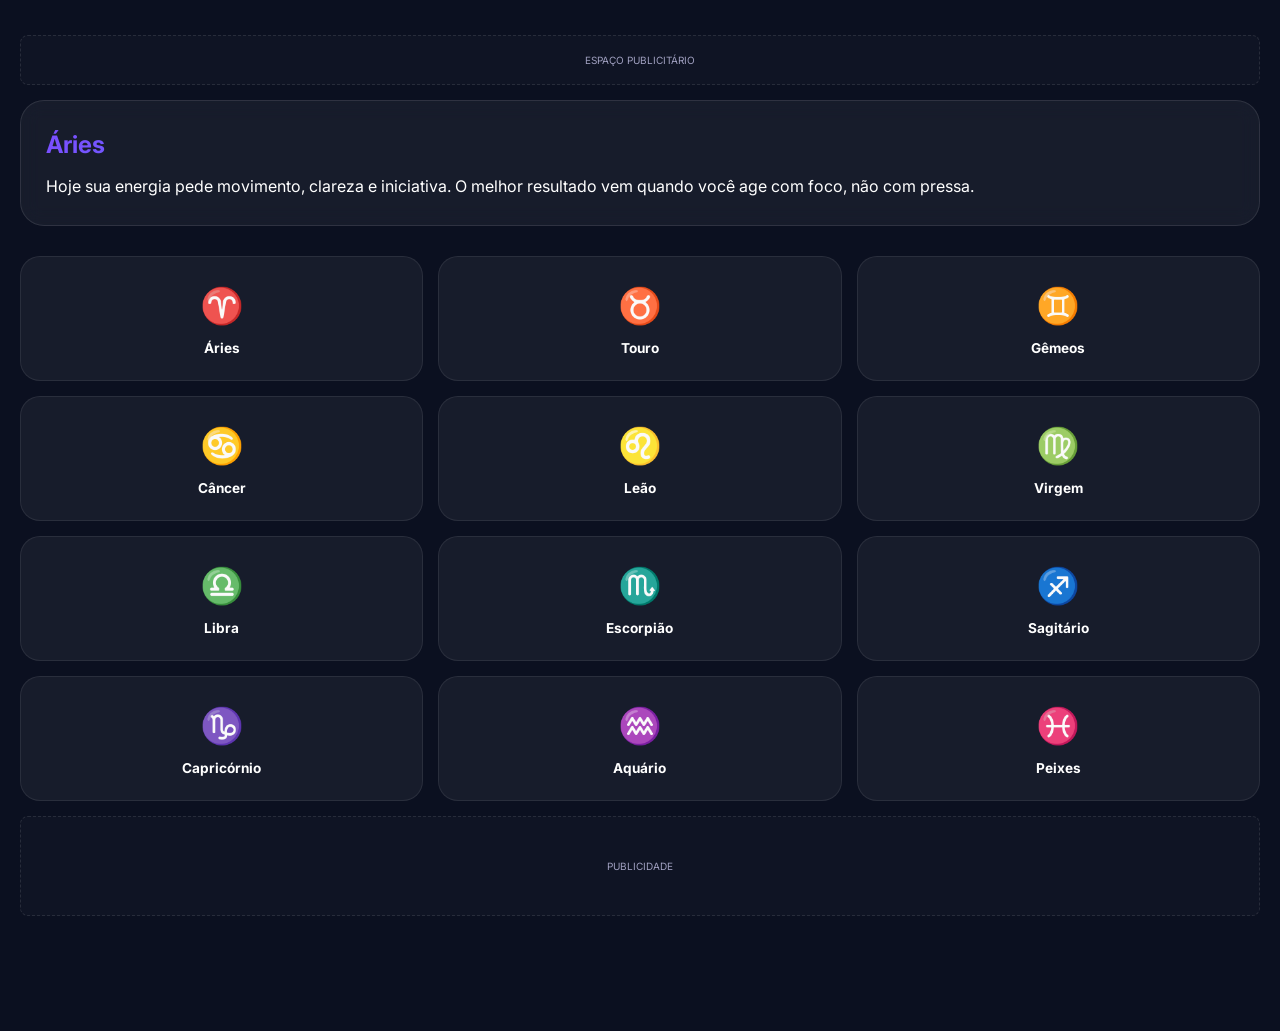
==== commit f7a021c7: "Update index.html" ====
--- a/index.html
+++ b/index.html
@@ -9,59 +9,45 @@
 </head>
 <body>
     <div class="app-shell">
-        <header class="topbar">
-            <strong>Astro Diário</strong>
-        </header>
+        <div id="ad-slot-top" class="ad-slot">Espaço Publicitário</div>
 
-        <main>
-            <section class="hero">
-                <div class="daily-card">
-                    <strong id="featuredSignTitle">Carregando...</strong>
-                    <p id="featuredSignText">Sincronizando com as estrelas...</p>
-                </div>
-            </section>
+        <section class="hero">
+            <div class="daily-card">
+                <strong id="featuredSignTitle">---</strong>
+                <p id="featuredSignText">Sincronizando constelações...</p>
+            </div>
+        </section>
 
-            <section id="horoscopo">
-                <div class="sign-grid" id="signGrid">
-                    </div>
-            </section>
-        </main>
+        <div class="sign-grid" id="signGrid"></div>
 
-        <nav class="bottom-nav">
-            <ul>
-                <li><a href="#home">✨ Início</a></li>
-                <li><a href="#horoscopo">♈ Signos</a></li>
-            </ul>
-        </nav>
+        <div id="ad-slot-bottom" class="ad-slot" style="min-height: 100px;">Publicidade</div>
     </div>
 
     <div class="modal" id="signModal">
         <div class="modal-sheet">
             <div class="modal-head">
-                <div class="modal-title-wrap">
+                <div style="display:flex; align-items:center;">
                     <span id="modalSymbol" class="modal-symbol"></span>
                     <div>
-                        <h2 id="modalTitle">Signo</h2>
-                        <p id="modalDates"></p>
+                        <h2 id="modalTitle">---</h2>
+                        <p id="modalDates" style="color:var(--text-dim); font-size:0.8rem;"></p>
                     </div>
                 </div>
                 <button class="modal-close" id="modalClose">✕</button>
             </div>
             
-            <div class="modal-body">
-                <p id="modalSummary" class="main-summary"></p>
-                <div class="forecast-grid">
-                    <div class="forecast-box"><strong>❤️ Amor</strong><p id="modalLove"></p></div>
-                    <div class="forecast-box"><strong>💼 Trabalho</strong><p id="modalWork"></p></div>
-                    <div class="forecast-box"><strong>🌿 Saúde</strong><p id="modalWellness"></p></div>
-                    <div class="forecast-box"><strong>🍀 Conselho</strong><p id="modalAdvice"></p></div>
-                </div>
-                <div id="modalLuckyColor" class="lucky-badge"></div>
+            <p id="modalSummary" style="margin-bottom:20px;"></p>
+
+            <div class="forecast-grid">
+                <div class="forecast-box"><strong>❤️ Amor</strong><p id="modalLove"></p></div>
+                <div class="forecast-box"><strong>💼 Trabalho</strong><p id="modalWork"></p></div>
+                <div class="forecast-box"><strong>🌿 Saúde</strong><p id="modalWellness"></p></div>
+                <div class="forecast-box"><strong>🍀 Conselho</strong><p id="modalAdvice"></p></div>
             </div>
+            <p id="modalLuckyColor" style="text-align:center; color:var(--accent); font-weight:bold;"></p>
         </div>
     </div>
 
-    <div id="toast" class="toast"></div>
     <script src="script.js"></script>
 </body>
 </html>
--- a/style.css
+++ b/style.css
@@ -1,172 +1,114 @@
-/* --- RESET GERAL --- */
 :root {
-  --bg-dark: #0b1020;
-  --accent: #7c4dff;
-  --glass: rgba(255, 255, 255, 0.05);
+    --bg: #0b1020;
+    --card: rgba(255, 255, 255, 0.05);
+    --accent: #7c4dff;
+    --text-dim: #a0a0c0;
+    --gradient: linear-gradient(135deg, #7c4dff, #00d2ff);
 }
 
-* {
-  margin: 0;
-  padding: 0;
-  box-sizing: border-box;
-  -webkit-tap-highlight-color: transparent;
+* { margin: 0; padding: 0; box-sizing: border-box; -webkit-tap-highlight-color: transparent; }
+
+body { 
+    background-color: var(--bg); 
+    color: white; 
+    font-family: 'Inter', sans-serif; 
+    line-height: 1.6;
 }
 
-body, html {
-  width: 100%;
-  height: 100%;
-  background-color: var(--bg-dark);
-  color: white;
-  font-family: 'Inter', sans-serif;
-  overflow-x: hidden;
+.app-shell { padding: 20px; padding-bottom: 100px; }
+
+/* ESPAÇOS PARA ADMOB */
+.ad-slot {
+    width: 100%;
+    min-height: 50px;
+    background: rgba(255,255,255,0.02);
+    margin: 15px 0;
+    display: flex;
+    align-items: center;
+    justify-content: center;
+    border-radius: 8px;
+    border: 1px dashed rgba(255,255,255,0.1);
+    font-size: 10px;
+    color: var(--text-dim);
+    text-transform: uppercase;
 }
 
-/* --- ESTRUTURA DO MODAL (O TEU POPUP) --- */
-.modal {
-  position: fixed;
-  top: 0;
-  left: 0;
-  width: 100vw; /* Força a largura total do visor */
-  height: 100vh; /* Força a altura total do visor */
-  background: rgba(0, 0, 0, 0.8);
-  display: flex;
-  align-items: flex-end; /* Coloca o conteúdo na base */
-  justify-content: center;
-  z-index: 99999;
-  opacity: 0;
-  visibility: hidden;
-  transition: opacity 0.3s ease;
-  backdrop-filter: blur(10px);
+/* HERO E MAGIA */
+.daily-card {
+    background: var(--card);
+    padding: 25px;
+    border-radius: 24px;
+    border: 1px solid rgba(255,255,255,0.1);
+    margin-bottom: 30px;
+    backdrop-filter: blur(10px);
 }
 
-.modal.open {
-  opacity: 1;
-  visibility: visible;
+.daily-card strong {
+    font-size: 1.5rem;
+    background: var(--gradient);
+    -webkit-background-clip: text;
+    -webkit-text-fill-color: transparent;
+    display: block;
+    margin-bottom: 10px;
 }
 
-/* A FOLHA QUE SOBE (SHEET) */
-.modal-sheet {
-  background: #161b2e;
-  width: 100%; /* Ocupa 100% da largura do telemóvel */
-  max-width: 100%; /* Garante que não há limites laterais */
-  min-height: 70vh; /* Força uma altura mínima de 70% do ecrã */
-  max-height: 90vh; /* No máximo 90% para não tapar o topo */
-  border-radius: 30px 30px 0 0;
-  padding: 25px;
-  position: relative;
-  overflow-y: auto;
-  
-  /* Animação de subir */
-  transform: translateY(100%);
-  transition: transform 0.4s cubic-bezier(0.16, 1, 0.3, 1);
-  
-  /* Sombra para dar profundidade */
-  box-shadow: 0 -10px 30px rgba(0,0,0,0.5);
-}
-
-.modal.open .modal-sheet {
-  transform: translateY(0); /* Sobe para a posição visível */
-}
-
-/* CONTEÚDO INTERNO DO MODAL */
-.modal-head {
-  display: flex;
-  justify-content: space-between;
-  align-items: flex-start;
-  margin-bottom: 20px;
-  border-bottom: 1px solid rgba(255,255,255,0.1);
-  padding-bottom: 15px;
-}
-
-.modal-title-wrap {
-  display: flex;
-  align-items: center;
-  gap: 15px;
-}
-
-.modal-symbol {
-  font-size: 3rem;
-}
-
-.modal-close {
-  background: rgba(255,255,255,0.1);
-  border: none;
-  color: white;
-  width: 40px;
-  height: 40px;
-  border-radius: 50%;
-  font-size: 1.5rem;
-  display: flex;
-  align-items: center;
-  justify-content: center;
-}
-
-/* GRID DE PREVISÕES (AMOR, TRABALHO, ETC) */
-.forecast-grid {
-  display: grid;
-  grid-template-columns: 1fr 1fr; /* Duas colunas */
-  gap: 15px;
-  margin-top: 20px;
-}
-
-.forecast-box {
-  background: var(--glass);
-  padding: 15px;
-  border-radius: 18px;
-  border: 1px solid rgba(255,255,255,0.1);
-}
-
-.forecast-box strong {
-  display: block;
-  color: var(--accent);
-  margin-bottom: 5px;
-  font-size: 0.9rem;
-}
-
-.forecast-box p {
-  font-size: 0.85rem;
-  line-height: 1.4;
-  color: #ccc;
-}
-
-/* --- RESTO DO LAYOUT --- */
+/* GRID DE SIGNOS */
 .sign-grid {
-  display: grid;
-  grid-template-columns: repeat(3, 1fr);
-  gap: 12px;
-  padding: 15px;
+    display: grid;
+    grid-template-columns: repeat(3, 1fr);
+    gap: 15px;
 }
 
 .sign-card {
-  background: var(--glass);
-  border-radius: 20px;
-  padding: 15px;
-  text-align: center;
-  border: 1px solid rgba(255,255,255,0.05);
+    background: var(--card);
+    border-radius: 20px;
+    padding: 20px 10px;
+    text-align: center;
+    border: 1px solid rgba(255,255,255,0.08);
+    transition: transform 0.2s;
 }
 
-.bottom-nav {
-  position: fixed;
-  bottom: 0;
-  width: 100%;
-  background: rgba(11, 16, 32, 0.98);
-  padding: 15px 0;
-  border-top: 1px solid rgba(255,255,255,0.1);
+.sign-card:active { transform: scale(0.9); }
+
+.sign-symbol { font-size: 2.2rem; display: block; margin-bottom: 5px; }
+
+.sign-card strong { font-size: 0.85rem; display: block; color: white; }
+
+/* MODAL PREMIUM */
+.modal {
+    position: fixed;
+    inset: 0;
+    background: rgba(0,0,0,0.85);
+    display: none;
+    align-items: flex-end;
+    z-index: 9999;
+    backdrop-filter: blur(15px);
+}
+.modal.open { display: flex; }
+
+.modal-sheet {
+    background: #161b2e;
+    width: 100%;
+    min-height: 85vh;
+    border-radius: 32px 32px 0 0;
+    padding: 30px 25px;
+    overflow-y: auto;
+    animation: slideUp 0.5s cubic-bezier(0.16, 1, 0.3, 1);
 }
 
-.bottom-nav ul {
-  display: flex;
-  justify-content: space-around;
-  list-style: none;
-}
+@keyframes slideUp { from { transform: translateY(100%); } to { transform: translateY(0); } }
 
-.bottom-nav a {
-  color: #888;
-  text-decoration: none;
-  font-size: 0.8rem;
-  text-align: center;
-}
+.modal-head { display: flex; justify-content: space-between; align-items: center; margin-bottom: 25px; }
+.modal-symbol { font-size: 3rem; margin-right: 15px; }
 
-.bottom-nav a.active {
-  color: var(--accent);
-}
+.forecast-grid { display: grid; grid-template-columns: 1fr 1fr; gap: 12px; margin: 25px 0; }
+.forecast-box { background: rgba(255,255,255,0.03); padding: 15px; border-radius: 18px; border: 1px solid rgba(255,255,255,0.08); }
+.forecast-box strong { color: var(--accent); display: block; font-size: 0.9rem; margin-bottom: 4px; }
+.forecast-box p { font-size: 0.85rem; color: var(--text-dim); line-height: 1.4; }
+
+.modal-close { background: rgba(255,255,255,0.1); border: none; color: white; width: 40px; height: 40px; border-radius: 50%; font-size: 1.2rem; }
+
+/* NAV */
+.bottom-nav { position: fixed; bottom: 0; left: 0; width: 100%; background: rgba(11, 16, 32, 0.9); backdrop-filter: blur(10px); padding: 15px 0 30px; border-top: 1px solid rgba(255,255,255,0.05); }
+.bottom-nav ul { display: flex; justify-content: space-around; list-style: none; }
+.bottom-nav a { color: var(--text-dim); text-decoration: none; font-size: 0.8rem; font-weight: bold; }
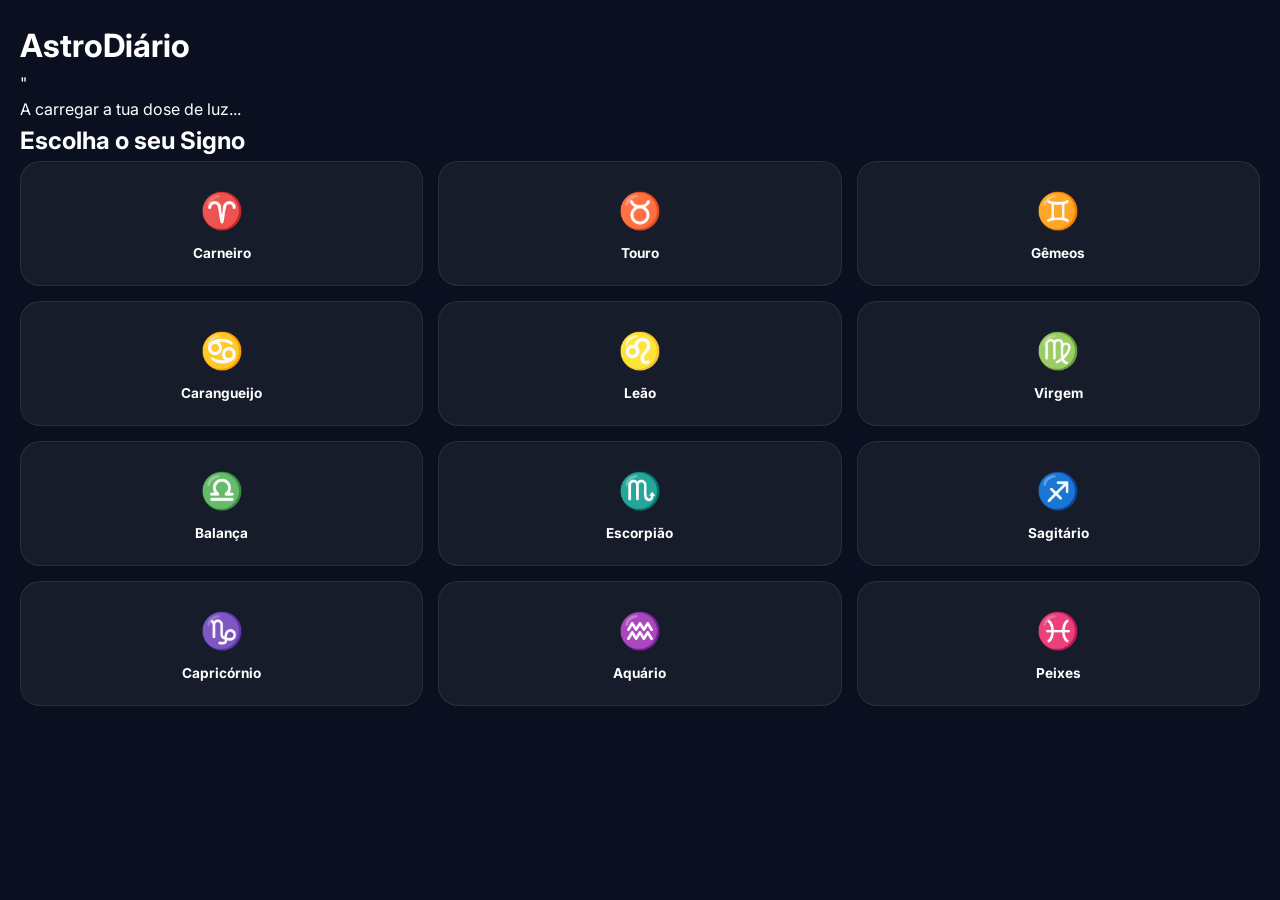
==== commit 4fea0b1c: "Update index.html" ====
--- a/index.html
+++ b/index.html
@@ -1,50 +1,64 @@
 <!DOCTYPE html>
-<html lang="pt-BR">
+<html lang="pt-PT">
 <head>
     <meta charset="UTF-8">
     <meta name="viewport" content="width=device-width, initial-scale=1, viewport-fit=cover">
     <title>Astro Diário</title>
     <link rel="stylesheet" href="style.css">
-    <link href="https://fonts.googleapis.com/css2?family=Inter:wght@400;700&display=swap" rel="stylesheet">
+    <link href="https://fonts.googleapis.com/css2?family=Inter:wght@400;600;800&display=swap" rel="stylesheet">
 </head>
 <body>
     <div class="app-shell">
-        <div id="ad-slot-top" class="ad-slot">Espaço Publicitário</div>
+        <header class="main-header">
+            <h1>Astro<span class="gradient-text">Diário</span></h1>
+            <p id="currentDate"></p>
+        </header>
 
-        <section class="hero">
-            <div class="daily-card">
-                <strong id="featuredSignTitle">---</strong>
-                <p id="featuredSignText">Sincronizando constelações...</p>
+        <section class="daily-inspiration">
+            <div class="quote-card">
+                <span class="quote-icon">"</span>
+                <p id="dailyQuote">A carregar a tua dose de luz...</p>
             </div>
         </section>
 
-        <div class="sign-grid" id="signGrid"></div>
-
-        <div id="ad-slot-bottom" class="ad-slot" style="min-height: 100px;">Publicidade</div>
+        <section class="horoscopo-section">
+            <h2 class="section-title">Escolha o seu Signo</h2>
+            <div class="sign-grid" id="signGrid"></div>
+        </section>
     </div>
 
     <div class="modal" id="signModal">
         <div class="modal-sheet">
             <div class="modal-head">
-                <div style="display:flex; align-items:center;">
+                <div class="modal-info">
                     <span id="modalSymbol" class="modal-symbol"></span>
                     <div>
                         <h2 id="modalTitle">---</h2>
-                        <p id="modalDates" style="color:var(--text-dim); font-size:0.8rem;"></p>
+                        <p id="modalDates"></p>
                     </div>
                 </div>
                 <button class="modal-close" id="modalClose">✕</button>
             </div>
             
-            <p id="modalSummary" style="margin-bottom:20px;"></p>
+            <div class="modal-body">
+                <p id="modalSummary" class="main-text"></p>
 
-            <div class="forecast-grid">
-                <div class="forecast-box"><strong>❤️ Amor</strong><p id="modalLove"></p></div>
-                <div class="forecast-box"><strong>💼 Trabalho</strong><p id="modalWork"></p></div>
-                <div class="forecast-box"><strong>🌿 Saúde</strong><p id="modalWellness"></p></div>
-                <div class="forecast-box"><strong>🍀 Conselho</strong><p id="modalAdvice"></p></div>
+                <div class="lucky-numbers">
+                    <p>Números da Sorte:</p>
+                    <div id="luckyBalls" class="balls-container"></div>
+                </div>
+
+                <div class="forecast-grid">
+                    <div class="forecast-box"><strong>❤️ Amor</strong><p id="modalLove"></p></div>
+                    <div class="forecast-box"><strong>💼 Trabalho</strong><p id="modalWork"></p></div>
+                    <div class="forecast-box"><strong>🌿 Saúde</strong><p id="modalWellness"></p></div>
+                    <div class="forecast-box"><strong>🍀 Conselho</strong><p id="modalAdvice"></p></div>
+                </div>
+                
+                <div class="lucky-color-row">
+                    <span id="modalLuckyColor"></span>
+                </div>
             </div>
-            <p id="modalLuckyColor" style="text-align:center; color:var(--accent); font-weight:bold;"></p>
         </div>
     </div>
 
